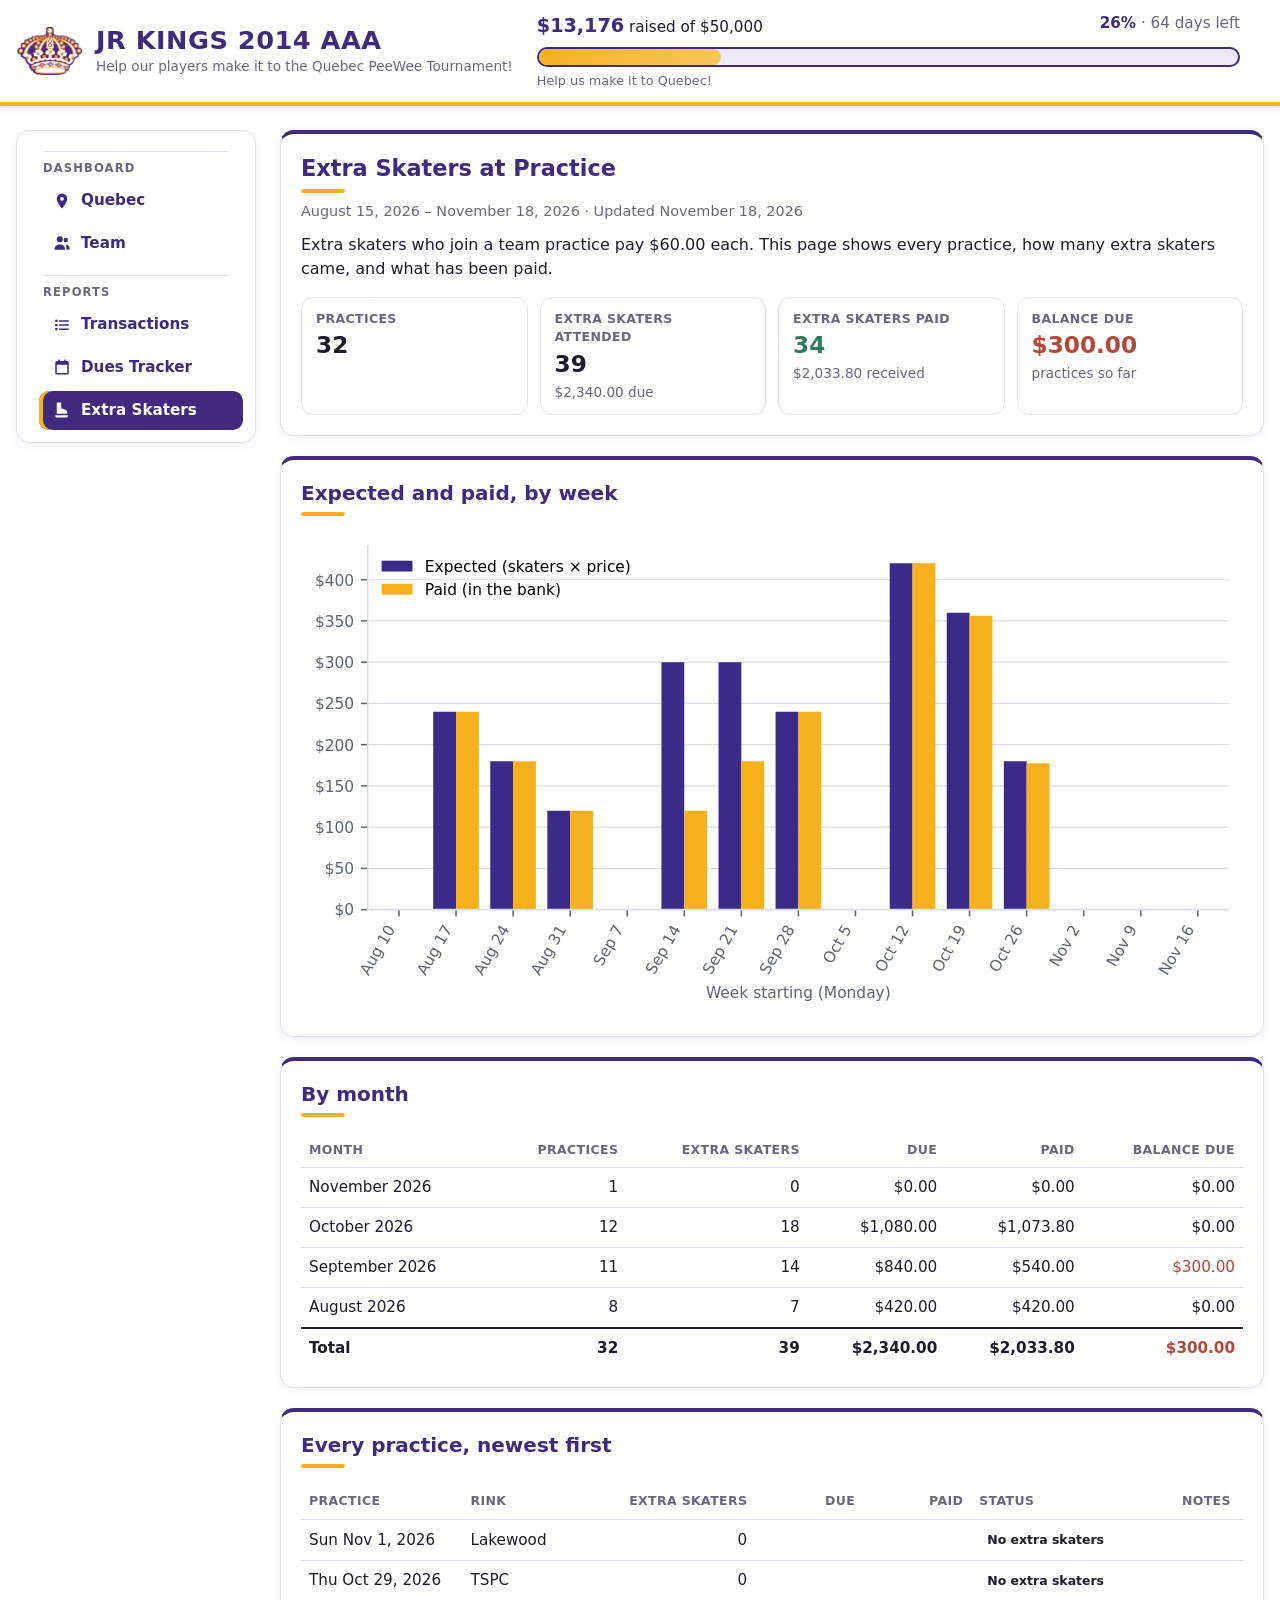
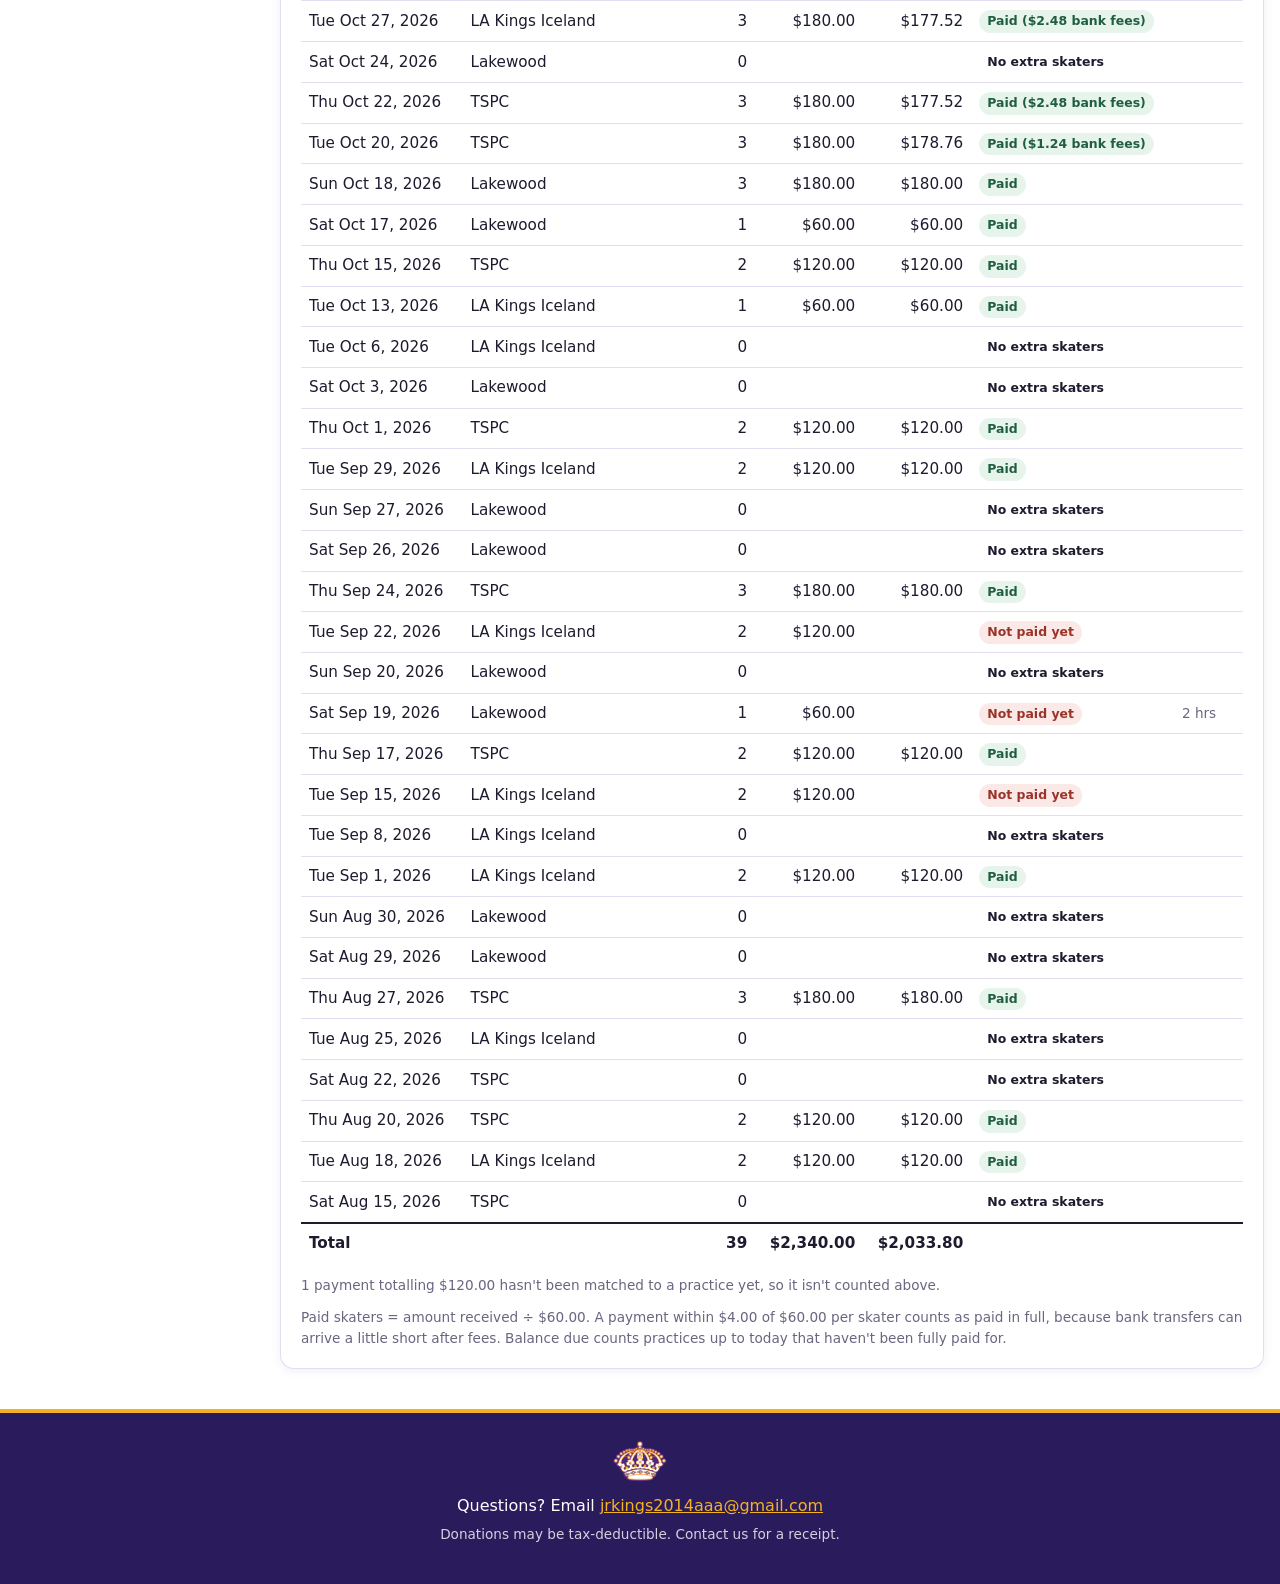
==== extraskaters/index.html @ 5075f0e2 "Updated financial report November 18, 2026" ====
<!doctype html>
<html lang="en">
<head>
  <meta charset="utf-8">
  <meta name="viewport" content="width=device-width, initial-scale=1">
  <!-- Exported from the Jr Kings 2014 AAA finances app on Nov 18, 2026 12:29 PM.
       Don't edit this file: use "Export HTML" in the finances app again to update it. -->
  
  <base href="../">
  
  <meta name="robots" content="noindex, nofollow">
  <title>Extra Skaters</title>
  <link rel="icon" href="Images/logo.png">
  <link rel="stylesheet" href="theme.css?v=6">
  <link rel="stylesheet" href="styles.css?v=30">
  <style>
    /* Report pages: colors come from the website's theme.css. */
    .rpt { --rpt-pos: #2f7d5b; --rpt-neg: #b5473a; display: flex; flex-direction: column; gap: 20px; }
    .rpt .card h1 { margin-bottom: 8px; }
    .rpt-title-row { display: flex; flex-wrap: wrap; align-items: center; justify-content: space-between; gap: 8px 16px; }
    .rpt-title-row h1 { margin: 0; }
    .rpt-meta { margin: 0; color: var(--muted); font-size: 0.9rem; }
    .rpt-intro { margin: 10px 0 0; }
    .rpt-stats { display: grid; gap: 12px; grid-template-columns: repeat(auto-fit, minmax(150px, 1fr)); margin-top: 16px; }
    .rpt-stat { border: 1px solid var(--border); border-radius: 12px; padding: 12px 14px; background: var(--surface); }
    .rpt-stat .label { color: var(--muted); font-size: 0.78rem; font-weight: 700; text-transform: uppercase; letter-spacing: 0.03em; }
    .rpt-stat .value { font-size: 1.45rem; font-weight: 800; color: var(--text); font-variant-numeric: tabular-nums; }
    .rpt-stat .sub { color: var(--muted); font-size: 0.85rem; }
    .rpt .pos { color: var(--rpt-pos); }
    .rpt .neg { color: var(--rpt-neg); }
    .rpt-grid { display: grid; gap: 20px; grid-template-columns: repeat(auto-fit, minmax(300px, 1fr)); }
    .rpt-scroll { overflow-x: auto; }
    .rpt table { width: 100%; border-collapse: collapse; font-size: 0.95rem; }
    .rpt th, .rpt td { text-align: left; padding: 8px; border-bottom: 1px solid var(--border); vertical-align: middle; }
    .rpt th { color: var(--muted); font-size: 0.78rem; font-weight: 700; text-transform: uppercase; letter-spacing: 0.03em; }
    .rpt .num { text-align: right; font-variant-numeric: tabular-nums; white-space: nowrap; }
    .rpt .nowrap { white-space: nowrap; }
    .rpt tr.total td { font-weight: 800; border-top: 2px solid var(--text); border-bottom: 0; }
    .rpt .small { font-size: 0.85rem; }
    .rpt-muted { color: var(--muted); }
    .rpt-status { display: inline-block; margin-left: 4px; padding: 0 8px; border: 1px solid var(--border); border-radius: 999px;
      font-size: 0.72rem; font-weight: 700; color: var(--muted); white-space: nowrap; vertical-align: 1px; }
    .rpt-status-fully_paid { color: var(--rpt-pos); border-color: currentColor; }
    .rpt-status-quoted { color: var(--primary); border-color: currentColor; }
    .rpt-status-optional { border-style: dashed; }
    .rpt-priority { display: inline-block; padding: 0 8px; border: 1px solid var(--primary); border-radius: 999px;
      font-size: 0.72rem; font-weight: 700; white-space: nowrap; }
    .rpt-priority-mandatory { background: var(--primary); color: var(--on-primary); }
    .rpt-priority-nice_to_have { background: var(--primary-tint); color: var(--primary); }
    .rpt tr.rpt-subtotal td { font-weight: 700; color: var(--muted); border-bottom: 0; }
    .rpt tr.rpt-subtotal:first-child td { border-top: 2px solid var(--border); }
    .rpt-bar-cell { width: 38%; }
    .rpt-bar-track { display: flex; height: 10px; background: var(--primary-tint); border-radius: 5px; overflow: hidden; min-width: 60px; }
    .rpt-bar { height: 100%; }
    .rpt-bar.income { background: var(--rpt-pos); }
    .rpt-bar.expense, .rpt-bar.over { background: var(--rpt-neg); }
    .rpt-bar.spent { background: var(--primary); }
    .rpt-bar.planned { opacity: 0.35; background-image: repeating-linear-gradient(45deg, transparent 0 3px, rgba(255, 255, 255, 0.7) 3px 5px); }
    .rpt-goal-head { display: flex; justify-content: space-between; align-items: baseline; flex-wrap: wrap; gap: 4px 16px; margin-bottom: 10px; }
    .rpt-goal-raised { font-size: 1.05rem; font-variant-numeric: tabular-nums; }
    .rpt-goal-raised strong { font-size: 1.7rem; font-weight: 800; color: var(--primary); margin-right: 2px; }
    .rpt-goal-pct { font-size: 1.05rem; color: var(--muted); }
    .rpt-goal-pct strong { color: var(--primary); }
    .rpt-goal-bar { height: 22px; border: 2px solid var(--primary); border-radius: 999px; background: var(--primary-tint); overflow: hidden; }
    .rpt-goal-fill { height: 100%; min-width: 18px; border-radius: 999px; background: var(--accent); }
    .rpt-chart { display: block; width: 100%; height: auto; }
    .rpt-chip { display: inline-block; font-size: 0.78rem; font-weight: 700; padding: 2px 8px; border-radius: 999px; white-space: nowrap; }
    .rpt-chip.pos { background: #e7f4ec; color: #1f5e42; }
    .rpt-chip.warn { background: #fff6e0; color: #7a4f00; }
    .rpt-chip.neg { background: #fbe9e7; color: #9a3328; }
    .rpt-note { margin: 12px 0 0; color: var(--muted); font-size: 0.85rem; }
    .rpt-legend { display: flex; flex-wrap: wrap; gap: 4px 14px; margin: 0 0 10px; color: var(--muted); font-size: 0.85rem; }
    .rpt-key { display: inline-block; width: 12px; height: 10px; border-radius: 2px; margin-right: 5px; vertical-align: -1px; }
    .rpt [hidden] { display: none !important; }
    /* Finances page: one collapsible row per category, opening to its transactions */
    .rpt-group-total { margin: -6px 0 12px; font-size: 1.05rem; }
    .rpt-grid-note { margin-top: -8px; }
    .rpt-cat { border: 1px solid var(--border); border-radius: 10px; margin-bottom: 8px; background: var(--surface); }
    .rpt-cat summary {
      display: flex; align-items: center; gap: 10px; padding: 10px 12px;
      cursor: pointer; list-style: none; font-weight: 700;
    }
    .rpt-cat summary::-webkit-details-marker { display: none; }
    .rpt-cat summary::before { content: "▸"; color: var(--primary); transition: transform 0.15s; }
    .rpt-cat[open] summary::before { transform: rotate(90deg); }
    .rpt-cat summary:focus-visible { outline: 3px solid var(--primary); outline-offset: 2px; border-radius: 10px; }
    .rpt-cat-name { flex: 1; min-width: 0; }
    .rpt-cat-bar { flex: 0 0 34%; }
    .rpt-cat-total { font-variant-numeric: tabular-nums; white-space: nowrap; text-align: right; }
    .rpt-cat-total .small { display: block; font-weight: 400; }
    .rpt-cat table { margin: 0 0 6px; }
    .rpt-cat th:first-child, .rpt-cat td:first-child { padding-left: 34px; }
    .rpt-cat-link { margin: 0; padding: 4px 12px 10px 34px; font-size: 0.85rem; }
    .rpt-cats-total { display: flex; justify-content: space-between; padding: 10px 12px 0 34px;
      border-top: 2px solid var(--text); margin-top: 4px; font-weight: 800; }
    .rpt-cat-count {
      min-width: 26px; padding: 1px 8px; border-radius: 999px; text-align: center;
      background: var(--primary-tint); color: var(--primary); font-size: 0.8rem;
    }
    /* Transactions page: category buttons over one list, newest first */
    .rpt-filters h2 { margin-bottom: 10px; }
    .rpt-filter-row { display: flex; flex-wrap: wrap; align-items: center; gap: 8px; margin-top: 8px; }
    .rpt-filter-kind { flex-basis: 100%; color: var(--muted); font-size: 0.78rem; font-weight: 700;
      text-transform: uppercase; letter-spacing: 0.03em; margin-top: 4px; }
    .rpt-filter {
      display: inline-flex; align-items: center; gap: 6px; padding: 6px 12px; min-height: 36px;
      border: 1px solid var(--border); border-radius: 999px; background: var(--surface); color: var(--text);
      font: inherit; font-size: 0.9rem; font-weight: 600; cursor: pointer;
    }
    .rpt-filter:hover { border-color: var(--primary); }
    .rpt-filter:focus-visible { outline: 3px solid var(--primary); outline-offset: 2px; }
    .rpt-filter-in { border-left: 4px solid var(--rpt-pos); }
    .rpt-filter-out { border-left: 4px solid var(--rpt-neg); }
    .rpt-filter[aria-pressed="true"] { background: var(--primary); border-color: var(--primary); color: var(--on-primary); }
    .rpt-filter[aria-pressed="true"] .rpt-cat-count { background: var(--on-primary); color: var(--primary); }
    .rpt-txns .rpt-chip { background: var(--primary-tint); color: var(--primary); }
    /* Finances pages: period buttons over the category lists */
    .rpt-period { display: flex; flex-wrap: wrap; align-items: center; gap: 8px; }
    .rpt-period[hidden] { display: none; }
    .rpt-period-label { color: var(--muted); font-size: 0.78rem; font-weight: 700; text-transform: uppercase; letter-spacing: 0.03em; }
    .rpt-period-note { flex-basis: 100%; margin: 0; }
    .rpt-period-note:empty { display: none; }
    @media (max-width: 600px) { .rpt .hide-sm { display: none; } }
  </style>
</head>
<body data-page="extraskaters" data-nav="reportNav" data-no-donate data-no-social>
  <!-- Header, sidebar, and footer are filled in by the website's app.js, like every other page. -->
  <header id="site-header" class="site-header"></header>

  <div class="layout">
    <div class="left-col">
      <nav id="sidebar" class="sidebar" aria-label="Site navigation"></nav>
    </div>

    <main class="content">
      <div id="error" class="error" hidden></div>
      <div class="rpt">

<section class="card" aria-labelledby="rpt-title">
  <h1 id="rpt-title">Extra Skaters at Practice</h1>
  <p class="rpt-meta">August 15, 2026 – November 18, 2026 · Updated November 18, 2026</p>
  <p class="rpt-intro">Extra skaters who join a team practice pay $60.00 each.
    This page shows every practice, how many extra skaters came, and what has been paid.</p>
  <div class="rpt-stats">
    <div class="rpt-stat"><div class="label">Practices</div><div class="value">32</div></div>
    <div class="rpt-stat"><div class="label">Extra skaters attended</div><div class="value">39</div>
      <div class="sub">$2,340.00 due</div></div>
    <div class="rpt-stat"><div class="label">Extra skaters paid</div><div class="value pos">34</div>
      <div class="sub">$2,033.80 received</div></div>
    <div class="rpt-stat"><div class="label">Balance due</div><div class="value neg">$300.00</div>
      <div class="sub">practices so far</div></div>
  </div>
</section>


<section class="card" aria-labelledby="rpt-week-title">
  <h2 id="rpt-week-title">Expected and paid, by week</h2>
  <svg class="rpt-chart" role="img" aria-label="Expected and paid amounts for extra skaters, by week" xmlns:xlink="http://www.w3.org/1999/xlink" viewBox="0 0 488.16 250.443033" xmlns="http://www.w3.org/2000/svg" version="1.1">
 <metadata>
  <rdf:RDF xmlns:dc="http://purl.org/dc/elements/1.1/" xmlns:cc="http://creativecommons.org/ns#" xmlns:rdf="http://www.w3.org/1999/02/22-rdf-syntax-ns#">
   <cc:Work>
    <dc:type rdf:resource="http://purl.org/dc/dcmitype/StillImage"/>
    <dc:format>image/svg+xml</dc:format>
    <dc:creator>
     <cc:Agent>
      <dc:title>Matplotlib v3.11.2, https://matplotlib.org/</dc:title>
     </cc:Agent>
    </dc:creator>
   </cc:Work>
  </rdf:RDF>
 </metadata>
 <defs>
  <style type="text/css">*{stroke-linejoin: round; stroke-linecap: butt}</style>
 </defs>
 <g id="figure_1">
  <g id="patch_1">
   <path d="M 0 250.443033 
L 488.16 250.443033 
L 488.16 -0 
L 0 -0 
z
" style="fill: #ffffff"/>
  </g>
  <g id="axes_1">
   <g id="patch_2">
    <path d="M 34.56 195.696 
L 480.96 195.696 
L 480.96 7.2 
L 34.56 7.2 
z
" style="fill: #ffffff"/>
   </g>
   <g id="matplotlib.axis_1">
    <g id="xtick_1">
     <g id="line2d_1">
      <defs>
       <path id="m6229f6c047" d="M 0 0 
L 0 3.5 
" style="stroke: #5b6470; stroke-width: 0.8"/>
      </defs>
      <g>
       <use xlink:href="#m6229f6c047" x="50.764769" y="195.696" style="fill: #5b6470; stroke: #5b6470; stroke-width: 0.8"/>
      </g>
     </g>
     <g id="text_1">
      <text style="font-size: 8px; font-family: 'DejaVu Sans', 'Bitstream Vera Sans', 'Computer Modern Sans Serif', 'Lucida Grande', 'Verdana', 'Geneva', 'Lucid', 'Arial', 'Helvetica', 'Avant Garde', sans-serif; fill: #5b6470" transform="translate(34.928502 230.28147) rotate(-60)">Aug 10</text>
     </g>
    </g>
    <g id="xtick_2">
     <g id="line2d_2">
      <g>
       <use xlink:href="#m6229f6c047" x="80.335517" y="195.696" style="fill: #5b6470; stroke: #5b6470; stroke-width: 0.8"/>
      </g>
     </g>
     <g id="text_2">
      <text style="font-size: 8px; font-family: 'DejaVu Sans', 'Bitstream Vera Sans', 'Computer Modern Sans Serif', 'Lucida Grande', 'Verdana', 'Geneva', 'Lucid', 'Arial', 'Helvetica', 'Avant Garde', sans-serif; fill: #5b6470" transform="translate(64.499249 230.28147) rotate(-60)">Aug 17</text>
     </g>
    </g>
    <g id="xtick_3">
     <g id="line2d_3">
      <g>
       <use xlink:href="#m6229f6c047" x="109.906264" y="195.696" style="fill: #5b6470; stroke: #5b6470; stroke-width: 0.8"/>
      </g>
     </g>
     <g id="text_3">
      <text style="font-size: 8px; font-family: 'DejaVu Sans', 'Bitstream Vera Sans', 'Computer Modern Sans Serif', 'Lucida Grande', 'Verdana', 'Geneva', 'Lucid', 'Arial', 'Helvetica', 'Avant Garde', sans-serif; fill: #5b6470" transform="translate(94.069996 230.28147) rotate(-60)">Aug 24</text>
     </g>
    </g>
    <g id="xtick_4">
     <g id="line2d_4">
      <g>
       <use xlink:href="#m6229f6c047" x="139.477011" y="195.696" style="fill: #5b6470; stroke: #5b6470; stroke-width: 0.8"/>
      </g>
     </g>
     <g id="text_4">
      <text style="font-size: 8px; font-family: 'DejaVu Sans', 'Bitstream Vera Sans', 'Computer Modern Sans Serif', 'Lucida Grande', 'Verdana', 'Geneva', 'Lucid', 'Arial', 'Helvetica', 'Avant Garde', sans-serif; fill: #5b6470" transform="translate(123.640744 230.28147) rotate(-60)">Aug 31</text>
     </g>
    </g>
    <g id="xtick_5">
     <g id="line2d_5">
      <g>
       <use xlink:href="#m6229f6c047" x="169.047758" y="195.696" style="fill: #5b6470; stroke: #5b6470; stroke-width: 0.8"/>
      </g>
     </g>
     <g id="text_5">
      <text style="font-size: 8px; font-family: 'DejaVu Sans', 'Bitstream Vera Sans', 'Computer Modern Sans Serif', 'Lucida Grande', 'Verdana', 'Geneva', 'Lucid', 'Arial', 'Helvetica', 'Avant Garde', sans-serif; fill: #5b6470" transform="translate(156.027116 225.404664) rotate(-60)">Sep 7</text>
     </g>
    </g>
    <g id="xtick_6">
     <g id="line2d_6">
      <g>
       <use xlink:href="#m6229f6c047" x="198.618506" y="195.696" style="fill: #5b6470; stroke: #5b6470; stroke-width: 0.8"/>
      </g>
     </g>
     <g id="text_6">
      <text style="font-size: 8px; font-family: 'DejaVu Sans', 'Bitstream Vera Sans', 'Computer Modern Sans Serif', 'Lucida Grande', 'Verdana', 'Geneva', 'Lucid', 'Arial', 'Helvetica', 'Avant Garde', sans-serif; fill: #5b6470" transform="translate(183.052863 229.812734) rotate(-60)">Sep 14</text>
     </g>
    </g>
    <g id="xtick_7">
     <g id="line2d_7">
      <g>
       <use xlink:href="#m6229f6c047" x="228.189253" y="195.696" style="fill: #5b6470; stroke: #5b6470; stroke-width: 0.8"/>
      </g>
     </g>
     <g id="text_7">
      <text style="font-size: 8px; font-family: 'DejaVu Sans', 'Bitstream Vera Sans', 'Computer Modern Sans Serif', 'Lucida Grande', 'Verdana', 'Geneva', 'Lucid', 'Arial', 'Helvetica', 'Avant Garde', sans-serif; fill: #5b6470" transform="translate(212.62361 229.812734) rotate(-60)">Sep 21</text>
     </g>
    </g>
    <g id="xtick_8">
     <g id="line2d_8">
      <g>
       <use xlink:href="#m6229f6c047" x="257.76" y="195.696" style="fill: #5b6470; stroke: #5b6470; stroke-width: 0.8"/>
      </g>
     </g>
     <g id="text_8">
      <text style="font-size: 8px; font-family: 'DejaVu Sans', 'Bitstream Vera Sans', 'Computer Modern Sans Serif', 'Lucida Grande', 'Verdana', 'Geneva', 'Lucid', 'Arial', 'Helvetica', 'Avant Garde', sans-serif; fill: #5b6470" transform="translate(242.194357 229.812734) rotate(-60)">Sep 28</text>
     </g>
    </g>
    <g id="xtick_9">
     <g id="line2d_9">
      <g>
       <use xlink:href="#m6229f6c047" x="287.330747" y="195.696" style="fill: #5b6470; stroke: #5b6470; stroke-width: 0.8"/>
      </g>
     </g>
     <g id="text_9">
      <text style="font-size: 8px; font-family: 'DejaVu Sans', 'Bitstream Vera Sans', 'Computer Modern Sans Serif', 'Lucida Grande', 'Verdana', 'Geneva', 'Lucid', 'Arial', 'Helvetica', 'Avant Garde', sans-serif; fill: #5b6470" transform="translate(274.933855 224.324298) rotate(-60)">Oct 5</text>
     </g>
    </g>
    <g id="xtick_10">
     <g id="line2d_10">
      <g>
       <use xlink:href="#m6229f6c047" x="316.901494" y="195.696" style="fill: #5b6470; stroke: #5b6470; stroke-width: 0.8"/>
      </g>
     </g>
     <g id="text_10">
      <text style="font-size: 8px; font-family: 'DejaVu Sans', 'Bitstream Vera Sans', 'Computer Modern Sans Serif', 'Lucida Grande', 'Verdana', 'Geneva', 'Lucid', 'Arial', 'Helvetica', 'Avant Garde', sans-serif; fill: #5b6470" transform="translate(301.959602 228.732367) rotate(-60)">Oct 12</text>
     </g>
    </g>
    <g id="xtick_11">
     <g id="line2d_11">
      <g>
       <use xlink:href="#m6229f6c047" x="346.472242" y="195.696" style="fill: #5b6470; stroke: #5b6470; stroke-width: 0.8"/>
      </g>
     </g>
     <g id="text_11">
      <text style="font-size: 8px; font-family: 'DejaVu Sans', 'Bitstream Vera Sans', 'Computer Modern Sans Serif', 'Lucida Grande', 'Verdana', 'Geneva', 'Lucid', 'Arial', 'Helvetica', 'Avant Garde', sans-serif; fill: #5b6470" transform="translate(331.530349 228.732367) rotate(-60)">Oct 19</text>
     </g>
    </g>
    <g id="xtick_12">
     <g id="line2d_12">
      <g>
       <use xlink:href="#m6229f6c047" x="376.042989" y="195.696" style="fill: #5b6470; stroke: #5b6470; stroke-width: 0.8"/>
      </g>
     </g>
     <g id="text_12">
      <text style="font-size: 8px; font-family: 'DejaVu Sans', 'Bitstream Vera Sans', 'Computer Modern Sans Serif', 'Lucida Grande', 'Verdana', 'Geneva', 'Lucid', 'Arial', 'Helvetica', 'Avant Garde', sans-serif; fill: #5b6470" transform="translate(361.101096 228.732367) rotate(-60)">Oct 26</text>
     </g>
    </g>
    <g id="xtick_13">
     <g id="line2d_13">
      <g>
       <use xlink:href="#m6229f6c047" x="405.613736" y="195.696" style="fill: #5b6470; stroke: #5b6470; stroke-width: 0.8"/>
      </g>
     </g>
     <g id="text_13">
      <text style="font-size: 8px; font-family: 'DejaVu Sans', 'Bitstream Vera Sans', 'Computer Modern Sans Serif', 'Lucida Grande', 'Verdana', 'Geneva', 'Lucid', 'Arial', 'Helvetica', 'Avant Garde', sans-serif; fill: #5b6470" transform="translate(392.325594 225.867988) rotate(-60)">Nov 2</text>
     </g>
    </g>
    <g id="xtick_14">
     <g id="line2d_14">
      <g>
       <use xlink:href="#m6229f6c047" x="435.184483" y="195.696" style="fill: #5b6470; stroke: #5b6470; stroke-width: 0.8"/>
      </g>
     </g>
     <g id="text_14">
      <text style="font-size: 8px; font-family: 'DejaVu Sans', 'Bitstream Vera Sans', 'Computer Modern Sans Serif', 'Lucida Grande', 'Verdana', 'Geneva', 'Lucid', 'Arial', 'Helvetica', 'Avant Garde', sans-serif; fill: #5b6470" transform="translate(421.896341 225.867988) rotate(-60)">Nov 9</text>
     </g>
    </g>
    <g id="xtick_15">
     <g id="line2d_15">
      <g>
       <use xlink:href="#m6229f6c047" x="464.755231" y="195.696" style="fill: #5b6470; stroke: #5b6470; stroke-width: 0.8"/>
      </g>
     </g>
     <g id="text_15">
      <text style="font-size: 8px; font-family: 'DejaVu Sans', 'Bitstream Vera Sans', 'Computer Modern Sans Serif', 'Lucida Grande', 'Verdana', 'Geneva', 'Lucid', 'Arial', 'Helvetica', 'Avant Garde', sans-serif; fill: #5b6470" transform="translate(448.922088 230.276057) rotate(-60)">Nov 16</text>
     </g>
    </g>
    <g id="text_16">
     <text style="font-size: 8px; font-family: 'DejaVu Sans', 'Bitstream Vera Sans', 'Computer Modern Sans Serif', 'Lucida Grande', 'Verdana', 'Geneva', 'Lucid', 'Arial', 'Helvetica', 'Avant Garde', sans-serif; text-anchor: middle; fill: #5b6470" x="257.76" y="241.321158" transform="rotate(-0 257.76 241.321158)">Week starting (Monday)</text>
    </g>
   </g>
   <g id="matplotlib.axis_2">
    <g id="ytick_1">
     <g id="line2d_16">
      <path d="M 34.56 195.696 
L 480.96 195.696 
" clip-path="url(#p462490ef3c)" style="fill: none; stroke: #d9dde3; stroke-width: 0.6; stroke-linecap: square"/>
     </g>
     <g id="line2d_17">
      <defs>
       <path id="m6db8286268" d="M 0 0 
L -3.5 0 
" style="stroke: #5b6470; stroke-width: 0.8"/>
      </defs>
      <g>
       <use xlink:href="#m6db8286268" x="34.56" y="195.696" style="fill: #5b6470; stroke: #5b6470; stroke-width: 0.8"/>
      </g>
     </g>
     <g id="text_17">
      <text style="font-size: 8px; font-family: 'DejaVu Sans', 'Bitstream Vera Sans', 'Computer Modern Sans Serif', 'Lucida Grande', 'Verdana', 'Geneva', 'Lucid', 'Arial', 'Helvetica', 'Avant Garde', sans-serif; text-anchor: end; fill: #5b6470" x="27.56" y="198.735375" transform="rotate(-0 27.56 198.735375)">$0</text>
     </g>
    </g>
    <g id="ytick_2">
     <g id="line2d_18">
      <path d="M 34.56 174.324571 
L 480.96 174.324571 
" clip-path="url(#p462490ef3c)" style="fill: none; stroke: #d9dde3; stroke-width: 0.6; stroke-linecap: square"/>
     </g>
     <g id="line2d_19">
      <g>
       <use xlink:href="#m6db8286268" x="34.56" y="174.324571" style="fill: #5b6470; stroke: #5b6470; stroke-width: 0.8"/>
      </g>
     </g>
     <g id="text_18">
      <text style="font-size: 8px; font-family: 'DejaVu Sans', 'Bitstream Vera Sans', 'Computer Modern Sans Serif', 'Lucida Grande', 'Verdana', 'Geneva', 'Lucid', 'Arial', 'Helvetica', 'Avant Garde', sans-serif; text-anchor: end; fill: #5b6470" x="27.56" y="177.363946" transform="rotate(-0 27.56 177.363946)">$50</text>
     </g>
    </g>
    <g id="ytick_3">
     <g id="line2d_20">
      <path d="M 34.56 152.953143 
L 480.96 152.953143 
" clip-path="url(#p462490ef3c)" style="fill: none; stroke: #d9dde3; stroke-width: 0.6; stroke-linecap: square"/>
     </g>
     <g id="line2d_21">
      <g>
       <use xlink:href="#m6db8286268" x="34.56" y="152.953143" style="fill: #5b6470; stroke: #5b6470; stroke-width: 0.8"/>
      </g>
     </g>
     <g id="text_19">
      <text style="font-size: 8px; font-family: 'DejaVu Sans', 'Bitstream Vera Sans', 'Computer Modern Sans Serif', 'Lucida Grande', 'Verdana', 'Geneva', 'Lucid', 'Arial', 'Helvetica', 'Avant Garde', sans-serif; text-anchor: end; fill: #5b6470" x="27.56" y="155.992518" transform="rotate(-0 27.56 155.992518)">$100</text>
     </g>
    </g>
    <g id="ytick_4">
     <g id="line2d_22">
      <path d="M 34.56 131.581714 
L 480.96 131.581714 
" clip-path="url(#p462490ef3c)" style="fill: none; stroke: #d9dde3; stroke-width: 0.6; stroke-linecap: square"/>
     </g>
     <g id="line2d_23">
      <g>
       <use xlink:href="#m6db8286268" x="34.56" y="131.581714" style="fill: #5b6470; stroke: #5b6470; stroke-width: 0.8"/>
      </g>
     </g>
     <g id="text_20">
      <text style="font-size: 8px; font-family: 'DejaVu Sans', 'Bitstream Vera Sans', 'Computer Modern Sans Serif', 'Lucida Grande', 'Verdana', 'Geneva', 'Lucid', 'Arial', 'Helvetica', 'Avant Garde', sans-serif; text-anchor: end; fill: #5b6470" x="27.56" y="134.621089" transform="rotate(-0 27.56 134.621089)">$150</text>
     </g>
    </g>
    <g id="ytick_5">
     <g id="line2d_24">
      <path d="M 34.56 110.210286 
L 480.96 110.210286 
" clip-path="url(#p462490ef3c)" style="fill: none; stroke: #d9dde3; stroke-width: 0.6; stroke-linecap: square"/>
     </g>
     <g id="line2d_25">
      <g>
       <use xlink:href="#m6db8286268" x="34.56" y="110.210286" style="fill: #5b6470; stroke: #5b6470; stroke-width: 0.8"/>
      </g>
     </g>
     <g id="text_21">
      <text style="font-size: 8px; font-family: 'DejaVu Sans', 'Bitstream Vera Sans', 'Computer Modern Sans Serif', 'Lucida Grande', 'Verdana', 'Geneva', 'Lucid', 'Arial', 'Helvetica', 'Avant Garde', sans-serif; text-anchor: end; fill: #5b6470" x="27.56" y="113.249661" transform="rotate(-0 27.56 113.249661)">$200</text>
     </g>
    </g>
    <g id="ytick_6">
     <g id="line2d_26">
      <path d="M 34.56 88.838857 
L 480.96 88.838857 
" clip-path="url(#p462490ef3c)" style="fill: none; stroke: #d9dde3; stroke-width: 0.6; stroke-linecap: square"/>
     </g>
     <g id="line2d_27">
      <g>
       <use xlink:href="#m6db8286268" x="34.56" y="88.838857" style="fill: #5b6470; stroke: #5b6470; stroke-width: 0.8"/>
      </g>
     </g>
     <g id="text_22">
      <text style="font-size: 8px; font-family: 'DejaVu Sans', 'Bitstream Vera Sans', 'Computer Modern Sans Serif', 'Lucida Grande', 'Verdana', 'Geneva', 'Lucid', 'Arial', 'Helvetica', 'Avant Garde', sans-serif; text-anchor: end; fill: #5b6470" x="27.56" y="91.878232" transform="rotate(-0 27.56 91.878232)">$250</text>
     </g>
    </g>
    <g id="ytick_7">
     <g id="line2d_28">
      <path d="M 34.56 67.467429 
L 480.96 67.467429 
" clip-path="url(#p462490ef3c)" style="fill: none; stroke: #d9dde3; stroke-width: 0.6; stroke-linecap: square"/>
     </g>
     <g id="line2d_29">
      <g>
       <use xlink:href="#m6db8286268" x="34.56" y="67.467429" style="fill: #5b6470; stroke: #5b6470; stroke-width: 0.8"/>
      </g>
     </g>
     <g id="text_23">
      <text style="font-size: 8px; font-family: 'DejaVu Sans', 'Bitstream Vera Sans', 'Computer Modern Sans Serif', 'Lucida Grande', 'Verdana', 'Geneva', 'Lucid', 'Arial', 'Helvetica', 'Avant Garde', sans-serif; text-anchor: end; fill: #5b6470" x="27.56" y="70.506804" transform="rotate(-0 27.56 70.506804)">$300</text>
     </g>
    </g>
    <g id="ytick_8">
     <g id="line2d_30">
      <path d="M 34.56 46.096 
L 480.96 46.096 
" clip-path="url(#p462490ef3c)" style="fill: none; stroke: #d9dde3; stroke-width: 0.6; stroke-linecap: square"/>
     </g>
     <g id="line2d_31">
      <g>
       <use xlink:href="#m6db8286268" x="34.56" y="46.096" style="fill: #5b6470; stroke: #5b6470; stroke-width: 0.8"/>
      </g>
     </g>
     <g id="text_24">
      <text style="font-size: 8px; font-family: 'DejaVu Sans', 'Bitstream Vera Sans', 'Computer Modern Sans Serif', 'Lucida Grande', 'Verdana', 'Geneva', 'Lucid', 'Arial', 'Helvetica', 'Avant Garde', sans-serif; text-anchor: end; fill: #5b6470" x="27.56" y="49.135375" transform="rotate(-0 27.56 49.135375)">$350</text>
     </g>
    </g>
    <g id="ytick_9">
     <g id="line2d_32">
      <path d="M 34.56 24.724571 
L 480.96 24.724571 
" clip-path="url(#p462490ef3c)" style="fill: none; stroke: #d9dde3; stroke-width: 0.6; stroke-linecap: square"/>
     </g>
     <g id="line2d_33">
      <g>
       <use xlink:href="#m6db8286268" x="34.56" y="24.724571" style="fill: #5b6470; stroke: #5b6470; stroke-width: 0.8"/>
      </g>
     </g>
     <g id="text_25">
      <text style="font-size: 8px; font-family: 'DejaVu Sans', 'Bitstream Vera Sans', 'Computer Modern Sans Serif', 'Lucida Grande', 'Verdana', 'Geneva', 'Lucid', 'Arial', 'Helvetica', 'Avant Garde', sans-serif; text-anchor: end; fill: #5b6470" x="27.56" y="27.763946" transform="rotate(-0 27.56 27.763946)">$400</text>
     </g>
    </g>
   </g>
   <g id="patch_3">
    <path d="M 38.936471 195.696 
L 50.764769 195.696 
L 50.764769 195.696 
L 38.936471 195.696 
z
" clip-path="url(#p462490ef3c)" style="fill: #3b2a87"/>
   </g>
   <g id="patch_4">
    <path d="M 68.507218 195.696 
L 80.335517 195.696 
L 80.335517 93.113143 
L 68.507218 93.113143 
z
" clip-path="url(#p462490ef3c)" style="fill: #3b2a87"/>
   </g>
   <g id="patch_5">
    <path d="M 98.077965 195.696 
L 109.906264 195.696 
L 109.906264 118.758857 
L 98.077965 118.758857 
z
" clip-path="url(#p462490ef3c)" style="fill: #3b2a87"/>
   </g>
   <g id="patch_6">
    <path d="M 127.648712 195.696 
L 139.477011 195.696 
L 139.477011 144.404571 
L 127.648712 144.404571 
z
" clip-path="url(#p462490ef3c)" style="fill: #3b2a87"/>
   </g>
   <g id="patch_7">
    <path d="M 157.219459 195.696 
L 169.047758 195.696 
L 169.047758 195.696 
L 157.219459 195.696 
z
" clip-path="url(#p462490ef3c)" style="fill: #3b2a87"/>
   </g>
   <g id="patch_8">
    <path d="M 186.790207 195.696 
L 198.618506 195.696 
L 198.618506 67.467429 
L 186.790207 67.467429 
z
" clip-path="url(#p462490ef3c)" style="fill: #3b2a87"/>
   </g>
   <g id="patch_9">
    <path d="M 216.360954 195.696 
L 228.189253 195.696 
L 228.189253 67.467429 
L 216.360954 67.467429 
z
" clip-path="url(#p462490ef3c)" style="fill: #3b2a87"/>
   </g>
   <g id="patch_10">
    <path d="M 245.931701 195.696 
L 257.76 195.696 
L 257.76 93.113143 
L 245.931701 93.113143 
z
" clip-path="url(#p462490ef3c)" style="fill: #3b2a87"/>
   </g>
   <g id="patch_11">
    <path d="M 275.502448 195.696 
L 287.330747 195.696 
L 287.330747 195.696 
L 275.502448 195.696 
z
" clip-path="url(#p462490ef3c)" style="fill: #3b2a87"/>
   </g>
   <g id="patch_12">
    <path d="M 305.073196 195.696 
L 316.901494 195.696 
L 316.901494 16.176 
L 305.073196 16.176 
z
" clip-path="url(#p462490ef3c)" style="fill: #3b2a87"/>
   </g>
   <g id="patch_13">
    <path d="M 334.643943 195.696 
L 346.472242 195.696 
L 346.472242 41.821714 
L 334.643943 41.821714 
z
" clip-path="url(#p462490ef3c)" style="fill: #3b2a87"/>
   </g>
   <g id="patch_14">
    <path d="M 364.21469 195.696 
L 376.042989 195.696 
L 376.042989 118.758857 
L 364.21469 118.758857 
z
" clip-path="url(#p462490ef3c)" style="fill: #3b2a87"/>
   </g>
   <g id="patch_15">
    <path d="M 393.785437 195.696 
L 405.613736 195.696 
L 405.613736 195.696 
L 393.785437 195.696 
z
" clip-path="url(#p462490ef3c)" style="fill: #3b2a87"/>
   </g>
   <g id="patch_16">
    <path d="M 423.356184 195.696 
L 435.184483 195.696 
L 435.184483 195.696 
L 423.356184 195.696 
z
" clip-path="url(#p462490ef3c)" style="fill: #3b2a87"/>
   </g>
   <g id="patch_17">
    <path d="M 452.926932 195.696 
L 464.755231 195.696 
L 464.755231 195.696 
L 452.926932 195.696 
z
" clip-path="url(#p462490ef3c)" style="fill: #3b2a87"/>
   </g>
   <g id="patch_18">
    <path d="M 50.764769 195.696 
L 62.593068 195.696 
L 62.593068 195.696 
L 50.764769 195.696 
z
" clip-path="url(#p462490ef3c)" style="fill: #f6b11c"/>
   </g>
   <g id="patch_19">
    <path d="M 80.335517 195.696 
L 92.163816 195.696 
L 92.163816 93.113143 
L 80.335517 93.113143 
z
" clip-path="url(#p462490ef3c)" style="fill: #f6b11c"/>
   </g>
   <g id="patch_20">
    <path d="M 109.906264 195.696 
L 121.734563 195.696 
L 121.734563 118.758857 
L 109.906264 118.758857 
z
" clip-path="url(#p462490ef3c)" style="fill: #f6b11c"/>
   </g>
   <g id="patch_21">
    <path d="M 139.477011 195.696 
L 151.30531 195.696 
L 151.30531 144.404571 
L 139.477011 144.404571 
z
" clip-path="url(#p462490ef3c)" style="fill: #f6b11c"/>
   </g>
   <g id="patch_22">
    <path d="M 169.047758 195.696 
L 180.876057 195.696 
L 180.876057 195.696 
L 169.047758 195.696 
z
" clip-path="url(#p462490ef3c)" style="fill: #f6b11c"/>
   </g>
   <g id="patch_23">
    <path d="M 198.618506 195.696 
L 210.446804 195.696 
L 210.446804 144.404571 
L 198.618506 144.404571 
z
" clip-path="url(#p462490ef3c)" style="fill: #f6b11c"/>
   </g>
   <g id="patch_24">
    <path d="M 228.189253 195.696 
L 240.017552 195.696 
L 240.017552 118.758857 
L 228.189253 118.758857 
z
" clip-path="url(#p462490ef3c)" style="fill: #f6b11c"/>
   </g>
   <g id="patch_25">
    <path d="M 257.76 195.696 
L 269.588299 195.696 
L 269.588299 93.113143 
L 257.76 93.113143 
z
" clip-path="url(#p462490ef3c)" style="fill: #f6b11c"/>
   </g>
   <g id="patch_26">
    <path d="M 287.330747 195.696 
L 299.159046 195.696 
L 299.159046 195.696 
L 287.330747 195.696 
z
" clip-path="url(#p462490ef3c)" style="fill: #f6b11c"/>
   </g>
   <g id="patch_27">
    <path d="M 316.901494 195.696 
L 328.729793 195.696 
L 328.729793 16.176 
L 316.901494 16.176 
z
" clip-path="url(#p462490ef3c)" style="fill: #f6b11c"/>
   </g>
   <g id="patch_28">
    <path d="M 346.472242 195.696 
L 358.300541 195.696 
L 358.300541 43.411749 
L 346.472242 43.411749 
z
" clip-path="url(#p462490ef3c)" style="fill: #f6b11c"/>
   </g>
   <g id="patch_29">
    <path d="M 376.042989 195.696 
L 387.871288 195.696 
L 387.871288 119.81888 
L 376.042989 119.81888 
z
" clip-path="url(#p462490ef3c)" style="fill: #f6b11c"/>
   </g>
   <g id="patch_30">
    <path d="M 405.613736 195.696 
L 417.442035 195.696 
L 417.442035 195.696 
L 405.613736 195.696 
z
" clip-path="url(#p462490ef3c)" style="fill: #f6b11c"/>
   </g>
   <g id="patch_31">
    <path d="M 435.184483 195.696 
L 447.012782 195.696 
L 447.012782 195.696 
L 435.184483 195.696 
z
" clip-path="url(#p462490ef3c)" style="fill: #f6b11c"/>
   </g>
   <g id="patch_32">
    <path d="M 464.755231 195.696 
L 476.583529 195.696 
L 476.583529 195.696 
L 464.755231 195.696 
z
" clip-path="url(#p462490ef3c)" style="fill: #f6b11c"/>
   </g>
   <g id="patch_33">
    <path d="M 34.56 195.696 
L 34.56 7.2 
" style="fill: none; stroke: #d9dde3; stroke-width: 0.8; stroke-linejoin: miter; stroke-linecap: square"/>
   </g>
   <g id="patch_34">
    <path d="M 34.56 195.696 
L 480.96 195.696 
" style="fill: none; stroke: #d9dde3; stroke-width: 0.8; stroke-linejoin: miter; stroke-linecap: square"/>
   </g>
   <g id="legend_1">
    <g id="patch_35">
     <path d="M 41.76 20.47875 
L 57.76 20.47875 
L 57.76 14.87875 
L 41.76 14.87875 
z
" style="fill: #3b2a87"/>
    </g>
    <g id="text_26">
     <text style="font-size: 8px; font-family: 'DejaVu Sans', 'Bitstream Vera Sans', 'Computer Modern Sans Serif', 'Lucida Grande', 'Verdana', 'Geneva', 'Lucid', 'Arial', 'Helvetica', 'Avant Garde', sans-serif; text-anchor: start" x="64.16" y="20.47875" transform="rotate(-0 64.16 20.47875)">Expected (skaters × price)</text>
    </g>
    <g id="patch_36">
     <path d="M 41.76 32.479375 
L 57.76 32.479375 
L 57.76 26.879375 
L 41.76 26.879375 
z
" style="fill: #f6b11c"/>
    </g>
    <g id="text_27">
     <text style="font-size: 8px; font-family: 'DejaVu Sans', 'Bitstream Vera Sans', 'Computer Modern Sans Serif', 'Lucida Grande', 'Verdana', 'Geneva', 'Lucid', 'Arial', 'Helvetica', 'Avant Garde', sans-serif; text-anchor: start" x="64.16" y="32.479375" transform="rotate(-0 64.16 32.479375)">Paid (in the bank)</text>
    </g>
   </g>
  </g>
 </g>
 <defs>
  <clipPath id="p462490ef3c">
   <rect x="34.56" y="7.2" width="446.4" height="188.496"/>
  </clipPath>
 </defs>
</svg>

</section>



<section class="card" aria-labelledby="rpt-month-title">
  <h2 id="rpt-month-title">By month</h2>
  <div class="rpt-scroll">
  <table>
    <thead><tr><th>Month</th><th class="num">Practices</th><th class="num">Extra skaters</th><th class="num">Due</th>
      <th class="num">Paid</th><th class="num">Balance due</th></tr></thead>
    <tbody>
    
      <tr><td class="nowrap">November 2026</td><td class="num">1</td><td class="num">0</td>
        <td class="num">$0.00</td><td class="num">$0.00</td>
        <td class="num ">$0.00</td></tr>
    
      <tr><td class="nowrap">October 2026</td><td class="num">12</td><td class="num">18</td>
        <td class="num">$1,080.00</td><td class="num">$1,073.80</td>
        <td class="num ">$0.00</td></tr>
    
      <tr><td class="nowrap">September 2026</td><td class="num">11</td><td class="num">14</td>
        <td class="num">$840.00</td><td class="num">$540.00</td>
        <td class="num neg">$300.00</td></tr>
    
      <tr><td class="nowrap">August 2026</td><td class="num">8</td><td class="num">7</td>
        <td class="num">$420.00</td><td class="num">$420.00</td>
        <td class="num ">$0.00</td></tr>
    
    </tbody>
    <tfoot><tr class="total"><td>Total</td><td class="num">32</td><td class="num">39</td>
      <td class="num">$2,340.00</td><td class="num">$2,033.80</td>
      <td class="num neg">$300.00</td></tr></tfoot>
  </table>
  </div>
</section>


<section class="card" aria-labelledby="rpt-list-title">
  <h2 id="rpt-list-title">Every practice, newest first</h2>
  
  <div class="rpt-scroll">
  <table>
    <thead><tr><th>Practice</th><th>Rink</th><th class="num">Extra skaters</th><th class="num">Due</th><th class="num">Paid</th>
      <th>Status</th><th class="hide-sm">Notes</th></tr></thead>
    <tbody>
    
      <tr><td class="nowrap">Sun Nov 1, 2026</td>
        <td>Lakewood</td>
        <td class="num">0</td>
        <td class="num"></td>
        <td class="num"></td>
        <td><span class="rpt-chip ">No extra skaters</span></td>
        <td class="hide-sm rpt-muted small"></td></tr>
    
      <tr><td class="nowrap">Thu Oct 29, 2026</td>
        <td>TSPC</td>
        <td class="num">0</td>
        <td class="num"></td>
        <td class="num"></td>
        <td><span class="rpt-chip ">No extra skaters</span></td>
        <td class="hide-sm rpt-muted small"></td></tr>
    
      <tr><td class="nowrap">Tue Oct 27, 2026</td>
        <td>LA Kings Iceland</td>
        <td class="num">3</td>
        <td class="num">$180.00</td>
        <td class="num">$177.52</td>
        <td><span class="rpt-chip pos">Paid ($2.48 bank fees)</span></td>
        <td class="hide-sm rpt-muted small"></td></tr>
    
      <tr><td class="nowrap">Sat Oct 24, 2026</td>
        <td>Lakewood</td>
        <td class="num">0</td>
        <td class="num"></td>
        <td class="num"></td>
        <td><span class="rpt-chip ">No extra skaters</span></td>
        <td class="hide-sm rpt-muted small"></td></tr>
    
      <tr><td class="nowrap">Thu Oct 22, 2026</td>
        <td>TSPC</td>
        <td class="num">3</td>
        <td class="num">$180.00</td>
        <td class="num">$177.52</td>
        <td><span class="rpt-chip pos">Paid ($2.48 bank fees)</span></td>
        <td class="hide-sm rpt-muted small"></td></tr>
    
      <tr><td class="nowrap">Tue Oct 20, 2026</td>
        <td>TSPC</td>
        <td class="num">3</td>
        <td class="num">$180.00</td>
        <td class="num">$178.76</td>
        <td><span class="rpt-chip pos">Paid ($1.24 bank fees)</span></td>
        <td class="hide-sm rpt-muted small"></td></tr>
    
      <tr><td class="nowrap">Sun Oct 18, 2026</td>
        <td>Lakewood</td>
        <td class="num">3</td>
        <td class="num">$180.00</td>
        <td class="num">$180.00</td>
        <td><span class="rpt-chip pos">Paid</span></td>
        <td class="hide-sm rpt-muted small"></td></tr>
    
      <tr><td class="nowrap">Sat Oct 17, 2026</td>
        <td>Lakewood</td>
        <td class="num">1</td>
        <td class="num">$60.00</td>
        <td class="num">$60.00</td>
        <td><span class="rpt-chip pos">Paid</span></td>
        <td class="hide-sm rpt-muted small"></td></tr>
    
      <tr><td class="nowrap">Thu Oct 15, 2026</td>
        <td>TSPC</td>
        <td class="num">2</td>
        <td class="num">$120.00</td>
        <td class="num">$120.00</td>
        <td><span class="rpt-chip pos">Paid</span></td>
        <td class="hide-sm rpt-muted small"></td></tr>
    
      <tr><td class="nowrap">Tue Oct 13, 2026</td>
        <td>LA Kings Iceland</td>
        <td class="num">1</td>
        <td class="num">$60.00</td>
        <td class="num">$60.00</td>
        <td><span class="rpt-chip pos">Paid</span></td>
        <td class="hide-sm rpt-muted small"></td></tr>
    
      <tr><td class="nowrap">Tue Oct 6, 2026</td>
        <td>LA Kings Iceland</td>
        <td class="num">0</td>
        <td class="num"></td>
        <td class="num"></td>
        <td><span class="rpt-chip ">No extra skaters</span></td>
        <td class="hide-sm rpt-muted small"></td></tr>
    
      <tr><td class="nowrap">Sat Oct 3, 2026</td>
        <td>Lakewood</td>
        <td class="num">0</td>
        <td class="num"></td>
        <td class="num"></td>
        <td><span class="rpt-chip ">No extra skaters</span></td>
        <td class="hide-sm rpt-muted small"></td></tr>
    
      <tr><td class="nowrap">Thu Oct 1, 2026</td>
        <td>TSPC</td>
        <td class="num">2</td>
        <td class="num">$120.00</td>
        <td class="num">$120.00</td>
        <td><span class="rpt-chip pos">Paid</span></td>
        <td class="hide-sm rpt-muted small"></td></tr>
    
      <tr><td class="nowrap">Tue Sep 29, 2026</td>
        <td>LA Kings Iceland</td>
        <td class="num">2</td>
        <td class="num">$120.00</td>
        <td class="num">$120.00</td>
        <td><span class="rpt-chip pos">Paid</span></td>
        <td class="hide-sm rpt-muted small"></td></tr>
    
      <tr><td class="nowrap">Sun Sep 27, 2026</td>
        <td>Lakewood</td>
        <td class="num">0</td>
        <td class="num"></td>
        <td class="num"></td>
        <td><span class="rpt-chip ">No extra skaters</span></td>
        <td class="hide-sm rpt-muted small"></td></tr>
    
      <tr><td class="nowrap">Sat Sep 26, 2026</td>
        <td>Lakewood</td>
        <td class="num">0</td>
        <td class="num"></td>
        <td class="num"></td>
        <td><span class="rpt-chip ">No extra skaters</span></td>
        <td class="hide-sm rpt-muted small"></td></tr>
    
      <tr><td class="nowrap">Thu Sep 24, 2026</td>
        <td>TSPC</td>
        <td class="num">3</td>
        <td class="num">$180.00</td>
        <td class="num">$180.00</td>
        <td><span class="rpt-chip pos">Paid</span></td>
        <td class="hide-sm rpt-muted small"></td></tr>
    
      <tr><td class="nowrap">Tue Sep 22, 2026</td>
        <td>LA Kings Iceland</td>
        <td class="num">2</td>
        <td class="num">$120.00</td>
        <td class="num"></td>
        <td><span class="rpt-chip neg">Not paid yet</span></td>
        <td class="hide-sm rpt-muted small"></td></tr>
    
      <tr><td class="nowrap">Sun Sep 20, 2026</td>
        <td>Lakewood</td>
        <td class="num">0</td>
        <td class="num"></td>
        <td class="num"></td>
        <td><span class="rpt-chip ">No extra skaters</span></td>
        <td class="hide-sm rpt-muted small"></td></tr>
    
      <tr><td class="nowrap">Sat Sep 19, 2026</td>
        <td>Lakewood</td>
        <td class="num">1</td>
        <td class="num">$60.00</td>
        <td class="num"></td>
        <td><span class="rpt-chip neg">Not paid yet</span></td>
        <td class="hide-sm rpt-muted small">2 hrs</td></tr>
    
      <tr><td class="nowrap">Thu Sep 17, 2026</td>
        <td>TSPC</td>
        <td class="num">2</td>
        <td class="num">$120.00</td>
        <td class="num">$120.00</td>
        <td><span class="rpt-chip pos">Paid</span></td>
        <td class="hide-sm rpt-muted small"></td></tr>
    
      <tr><td class="nowrap">Tue Sep 15, 2026</td>
        <td>LA Kings Iceland</td>
        <td class="num">2</td>
        <td class="num">$120.00</td>
        <td class="num"></td>
        <td><span class="rpt-chip neg">Not paid yet</span></td>
        <td class="hide-sm rpt-muted small"></td></tr>
    
      <tr><td class="nowrap">Tue Sep 8, 2026</td>
        <td>LA Kings Iceland</td>
        <td class="num">0</td>
        <td class="num"></td>
        <td class="num"></td>
        <td><span class="rpt-chip ">No extra skaters</span></td>
        <td class="hide-sm rpt-muted small"></td></tr>
    
      <tr><td class="nowrap">Tue Sep 1, 2026</td>
        <td>LA Kings Iceland</td>
        <td class="num">2</td>
        <td class="num">$120.00</td>
        <td class="num">$120.00</td>
        <td><span class="rpt-chip pos">Paid</span></td>
        <td class="hide-sm rpt-muted small"></td></tr>
    
      <tr><td class="nowrap">Sun Aug 30, 2026</td>
        <td>Lakewood</td>
        <td class="num">0</td>
        <td class="num"></td>
        <td class="num"></td>
        <td><span class="rpt-chip ">No extra skaters</span></td>
        <td class="hide-sm rpt-muted small"></td></tr>
    
      <tr><td class="nowrap">Sat Aug 29, 2026</td>
        <td>Lakewood</td>
        <td class="num">0</td>
        <td class="num"></td>
        <td class="num"></td>
        <td><span class="rpt-chip ">No extra skaters</span></td>
        <td class="hide-sm rpt-muted small"></td></tr>
    
      <tr><td class="nowrap">Thu Aug 27, 2026</td>
        <td>TSPC</td>
        <td class="num">3</td>
        <td class="num">$180.00</td>
        <td class="num">$180.00</td>
        <td><span class="rpt-chip pos">Paid</span></td>
        <td class="hide-sm rpt-muted small"></td></tr>
    
      <tr><td class="nowrap">Tue Aug 25, 2026</td>
        <td>LA Kings Iceland</td>
        <td class="num">0</td>
        <td class="num"></td>
        <td class="num"></td>
        <td><span class="rpt-chip ">No extra skaters</span></td>
        <td class="hide-sm rpt-muted small"></td></tr>
    
      <tr><td class="nowrap">Sat Aug 22, 2026</td>
        <td>TSPC</td>
        <td class="num">0</td>
        <td class="num"></td>
        <td class="num"></td>
        <td><span class="rpt-chip ">No extra skaters</span></td>
        <td class="hide-sm rpt-muted small"></td></tr>
    
      <tr><td class="nowrap">Thu Aug 20, 2026</td>
        <td>TSPC</td>
        <td class="num">2</td>
        <td class="num">$120.00</td>
        <td class="num">$120.00</td>
        <td><span class="rpt-chip pos">Paid</span></td>
        <td class="hide-sm rpt-muted small"></td></tr>
    
      <tr><td class="nowrap">Tue Aug 18, 2026</td>
        <td>LA Kings Iceland</td>
        <td class="num">2</td>
        <td class="num">$120.00</td>
        <td class="num">$120.00</td>
        <td><span class="rpt-chip pos">Paid</span></td>
        <td class="hide-sm rpt-muted small"></td></tr>
    
      <tr><td class="nowrap">Sat Aug 15, 2026</td>
        <td>TSPC</td>
        <td class="num">0</td>
        <td class="num"></td>
        <td class="num"></td>
        <td><span class="rpt-chip ">No extra skaters</span></td>
        <td class="hide-sm rpt-muted small"></td></tr>
    
    </tbody>
    <tfoot><tr class="total"><td colspan="2">Total</td><td class="num">39</td>
      <td class="num">$2,340.00</td><td class="num">$2,033.80</td><td></td><td class="hide-sm"></td></tr></tfoot>
  </table>
  </div>
  
  
  <p class="rpt-note">1 payment totalling $120.00
    hasn&#x27;t been matched to a practice yet, so it isn&#x27;t counted above.</p>
  
  <p class="rpt-note">Paid skaters = amount received ÷ $60.00. A payment within
    $4.00 of $60.00 per skater counts as paid in full, because bank transfers can
    arrive a little short after fees. Balance due counts practices up to today that haven't been fully paid for.</p>
</section>

      </div>
    </main>
  </div>

  <footer id="site-footer" class="site-footer"></footer>

  <script src="app.js?v=30"></script>
</body>
</html>
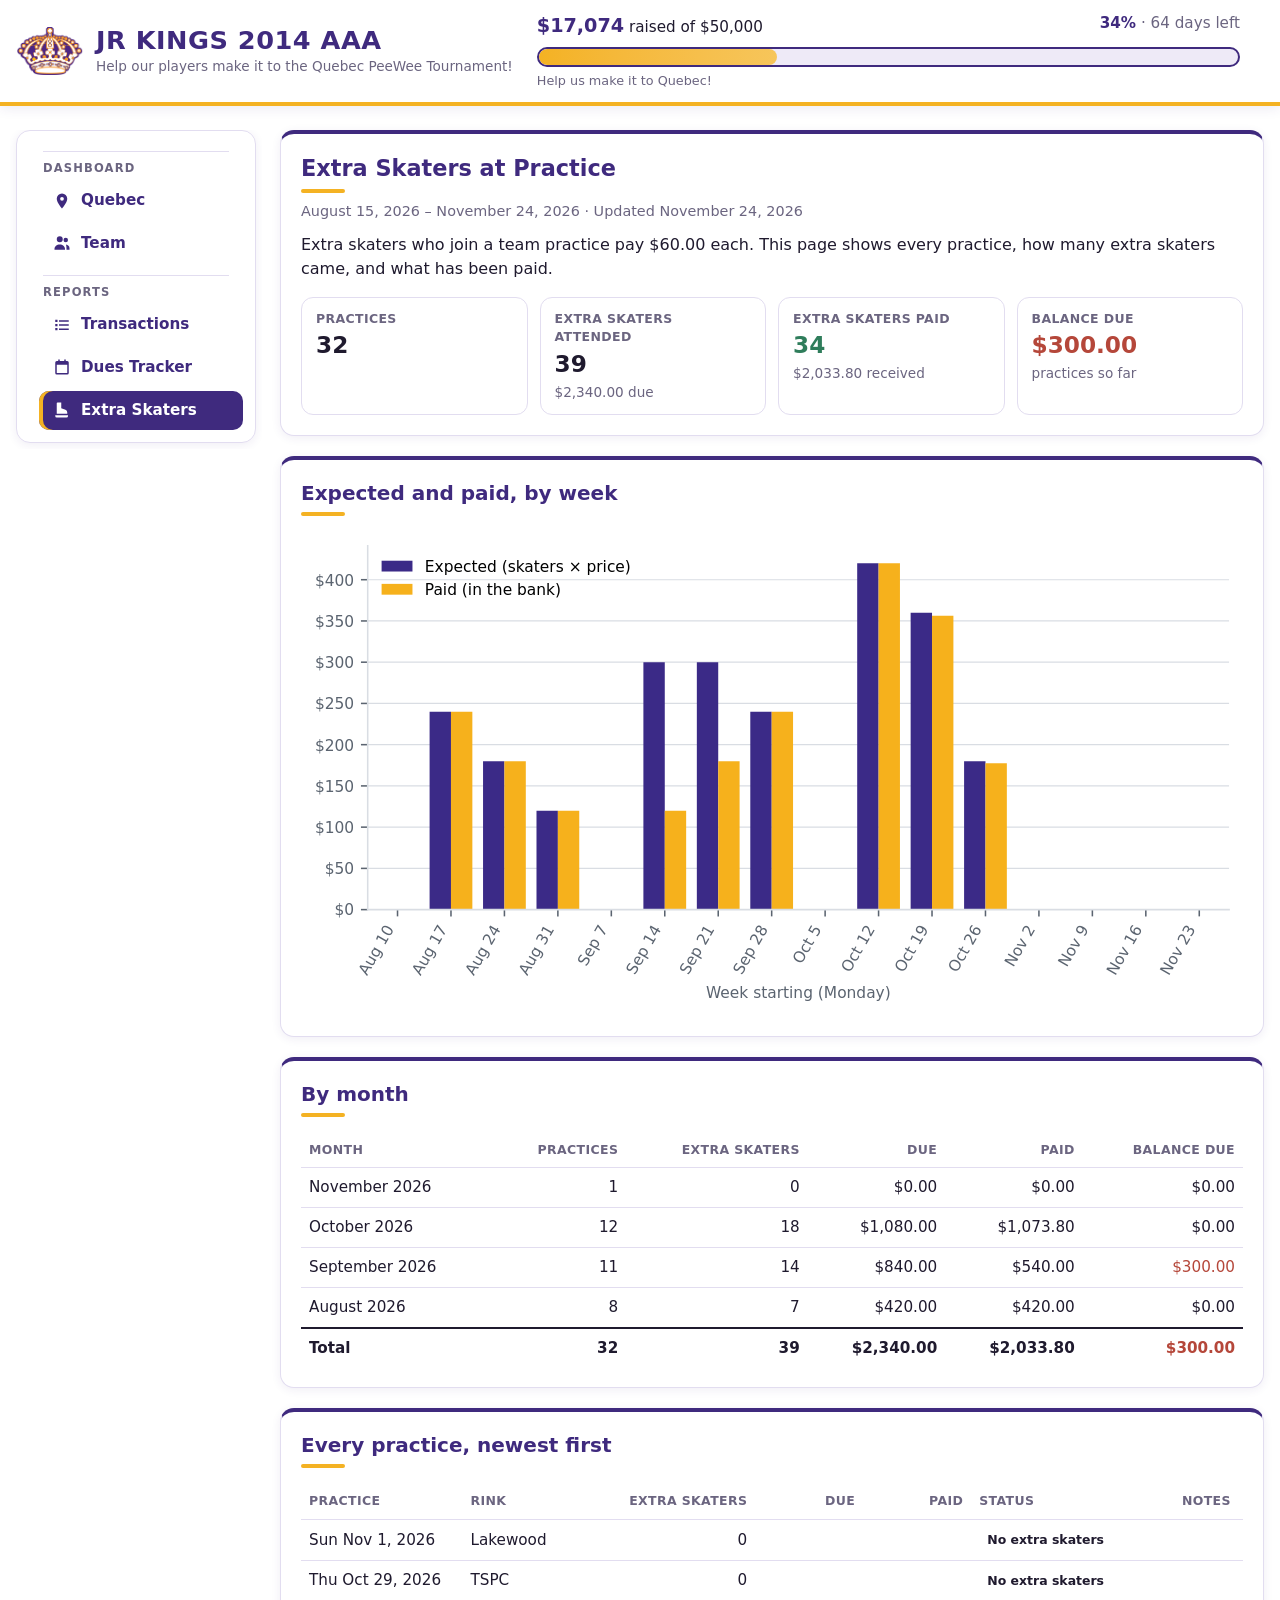
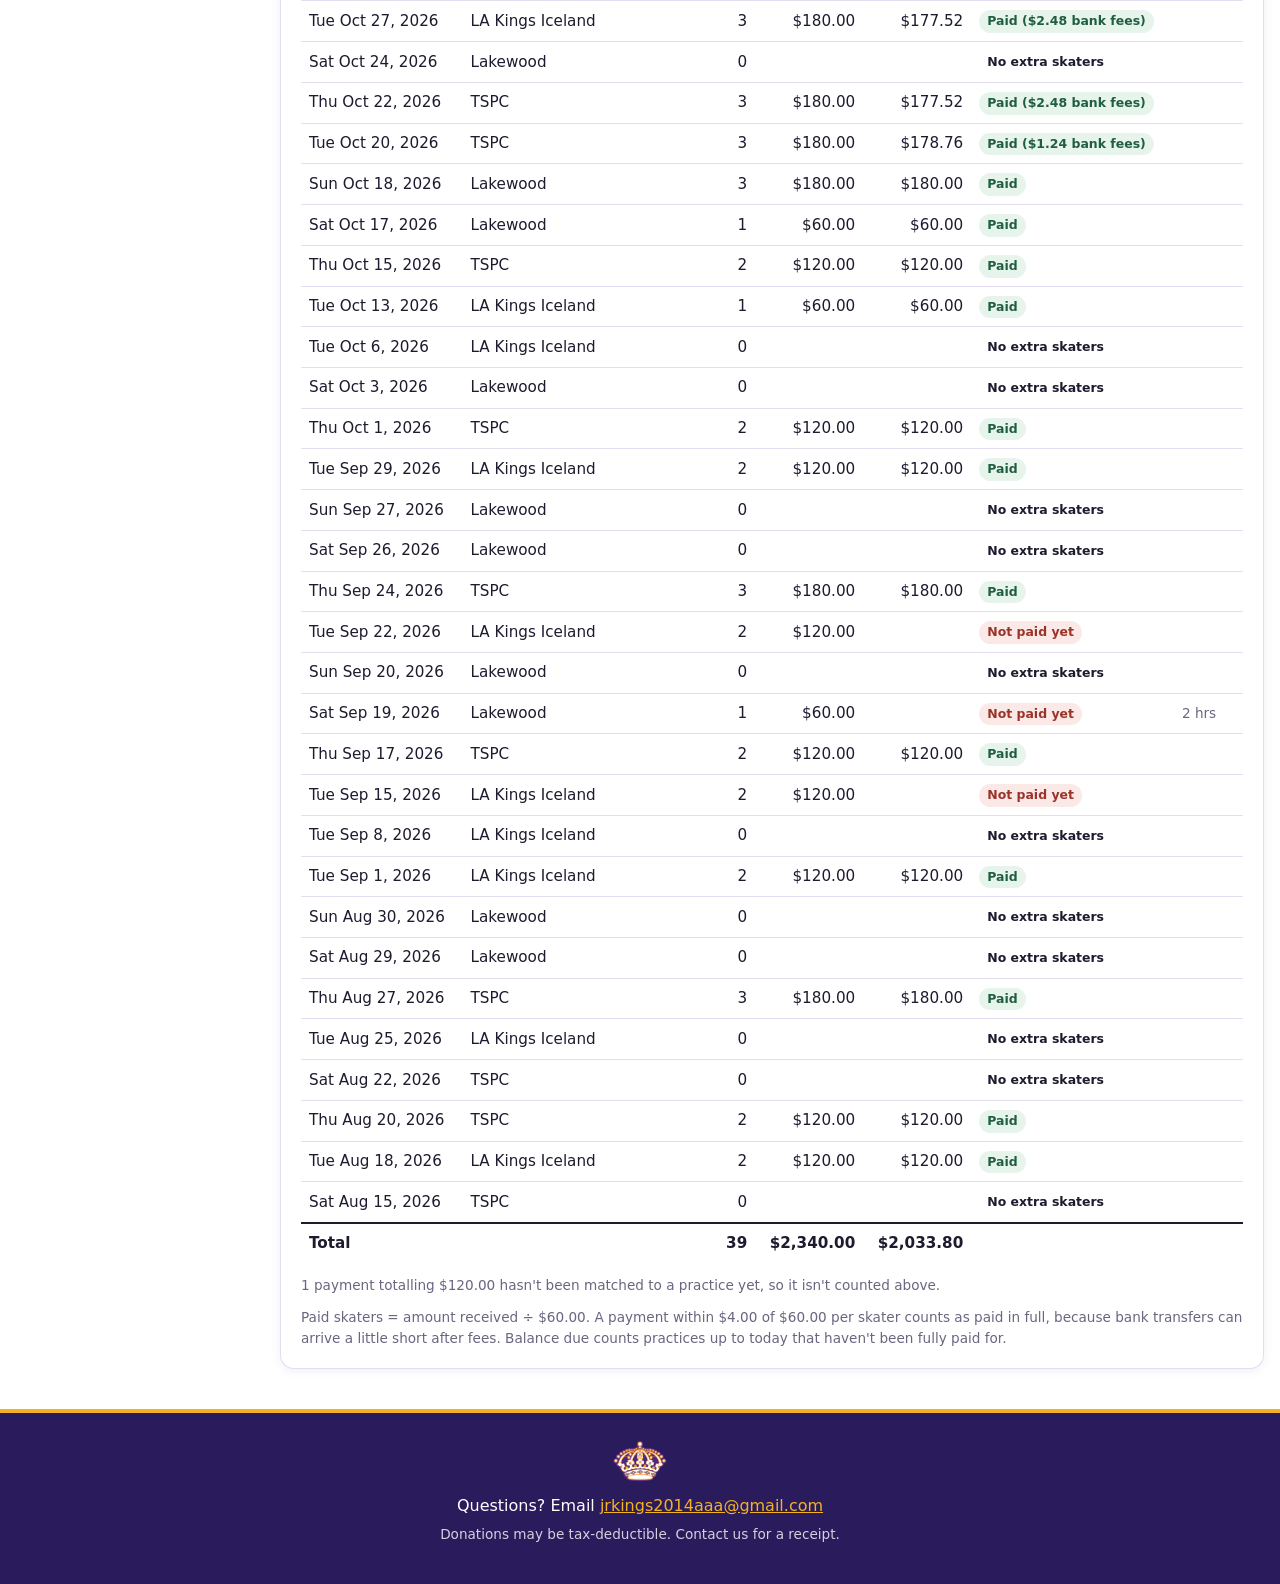
==== commit 5ae73d95: "Updated financial report November 24, 2026" ====
--- a/extraskaters/index.html
+++ b/extraskaters/index.html
@@ -3,7 +3,7 @@
 <head>
   <meta charset="utf-8">
   <meta name="viewport" content="width=device-width, initial-scale=1">
-  <!-- Exported from the Jr Kings 2014 AAA finances app on Nov 18, 2026 12:29 PM.
+  <!-- Exported from the Jr Kings 2014 AAA finances app on Nov 24, 2026 9:05 PM.
        Don't edit this file: use "Export HTML" in the finances app again to update it. -->
   
   <base href="../">
@@ -38,6 +38,7 @@
     .rpt tr.total td { font-weight: 800; border-top: 2px solid var(--text); border-bottom: 0; }
     .rpt .small { font-size: 0.85rem; }
     .rpt-muted { color: var(--muted); }
+    .rpt-note-cell { color: var(--muted); font-size: 0.9rem; max-width: 28ch; overflow-wrap: anywhere; }
     .rpt-status { display: inline-block; margin-left: 4px; padding: 0 8px; border: 1px solid var(--border); border-radius: 999px;
       font-size: 0.72rem; font-weight: 700; color: var(--muted); white-space: nowrap; vertical-align: 1px; }
     .rpt-status-fully_paid { color: var(--rpt-pos); border-color: currentColor; }
@@ -138,7 +139,7 @@
 
 <section class="card" aria-labelledby="rpt-title">
   <h1 id="rpt-title">Extra Skaters at Practice</h1>
-  <p class="rpt-meta">August 15, 2026 – November 18, 2026 · Updated November 18, 2026</p>
+  <p class="rpt-meta">August 15, 2026 – November 24, 2026 · Updated November 24, 2026</p>
   <p class="rpt-intro">Extra skaters who join a team practice pay $60.00 each.
     This page shows every practice, how many extra skaters came, and what has been paid.</p>
   <div class="rpt-stats">
@@ -199,165 +200,175 @@
 " style="stroke: #5b6470; stroke-width: 0.8"/>
       </defs>
       <g>
-       <use xlink:href="#m6229f6c047" x="50.764769" y="195.696" style="fill: #5b6470; stroke: #5b6470; stroke-width: 0.8"/>
+       <use xlink:href="#m6229f6c047" x="50.016143" y="195.696" style="fill: #5b6470; stroke: #5b6470; stroke-width: 0.8"/>
       </g>
      </g>
      <g id="text_1">
-      <text style="font-size: 8px; font-family: 'DejaVu Sans', 'Bitstream Vera Sans', 'Computer Modern Sans Serif', 'Lucida Grande', 'Verdana', 'Geneva', 'Lucid', 'Arial', 'Helvetica', 'Avant Garde', sans-serif; fill: #5b6470" transform="translate(34.928502 230.28147) rotate(-60)">Aug 10</text>
+      <text style="font-size: 8px; font-family: 'DejaVu Sans', 'Bitstream Vera Sans', 'Computer Modern Sans Serif', 'Lucida Grande', 'Verdana', 'Geneva', 'Lucid', 'Arial', 'Helvetica', 'Avant Garde', sans-serif; fill: #5b6470" transform="translate(34.179875 230.28147) rotate(-60)">Aug 10</text>
      </g>
     </g>
     <g id="xtick_2">
      <g id="line2d_2">
       <g>
-       <use xlink:href="#m6229f6c047" x="80.335517" y="195.696" style="fill: #5b6470; stroke: #5b6470; stroke-width: 0.8"/>
+       <use xlink:href="#m6229f6c047" x="77.715324" y="195.696" style="fill: #5b6470; stroke: #5b6470; stroke-width: 0.8"/>
       </g>
      </g>
      <g id="text_2">
-      <text style="font-size: 8px; font-family: 'DejaVu Sans', 'Bitstream Vera Sans', 'Computer Modern Sans Serif', 'Lucida Grande', 'Verdana', 'Geneva', 'Lucid', 'Arial', 'Helvetica', 'Avant Garde', sans-serif; fill: #5b6470" transform="translate(64.499249 230.28147) rotate(-60)">Aug 17</text>
+      <text style="font-size: 8px; font-family: 'DejaVu Sans', 'Bitstream Vera Sans', 'Computer Modern Sans Serif', 'Lucida Grande', 'Verdana', 'Geneva', 'Lucid', 'Arial', 'Helvetica', 'Avant Garde', sans-serif; fill: #5b6470" transform="translate(61.879056 230.28147) rotate(-60)">Aug 17</text>
      </g>
     </g>
     <g id="xtick_3">
      <g id="line2d_3">
       <g>
-       <use xlink:href="#m6229f6c047" x="109.906264" y="195.696" style="fill: #5b6470; stroke: #5b6470; stroke-width: 0.8"/>
+       <use xlink:href="#m6229f6c047" x="105.414505" y="195.696" style="fill: #5b6470; stroke: #5b6470; stroke-width: 0.8"/>
       </g>
      </g>
      <g id="text_3">
-      <text style="font-size: 8px; font-family: 'DejaVu Sans', 'Bitstream Vera Sans', 'Computer Modern Sans Serif', 'Lucida Grande', 'Verdana', 'Geneva', 'Lucid', 'Arial', 'Helvetica', 'Avant Garde', sans-serif; fill: #5b6470" transform="translate(94.069996 230.28147) rotate(-60)">Aug 24</text>
+      <text style="font-size: 8px; font-family: 'DejaVu Sans', 'Bitstream Vera Sans', 'Computer Modern Sans Serif', 'Lucida Grande', 'Verdana', 'Geneva', 'Lucid', 'Arial', 'Helvetica', 'Avant Garde', sans-serif; fill: #5b6470" transform="translate(89.578237 230.28147) rotate(-60)">Aug 24</text>
      </g>
     </g>
     <g id="xtick_4">
      <g id="line2d_4">
       <g>
-       <use xlink:href="#m6229f6c047" x="139.477011" y="195.696" style="fill: #5b6470; stroke: #5b6470; stroke-width: 0.8"/>
+       <use xlink:href="#m6229f6c047" x="133.113686" y="195.696" style="fill: #5b6470; stroke: #5b6470; stroke-width: 0.8"/>
       </g>
      </g>
      <g id="text_4">
-      <text style="font-size: 8px; font-family: 'DejaVu Sans', 'Bitstream Vera Sans', 'Computer Modern Sans Serif', 'Lucida Grande', 'Verdana', 'Geneva', 'Lucid', 'Arial', 'Helvetica', 'Avant Garde', sans-serif; fill: #5b6470" transform="translate(123.640744 230.28147) rotate(-60)">Aug 31</text>
+      <text style="font-size: 8px; font-family: 'DejaVu Sans', 'Bitstream Vera Sans', 'Computer Modern Sans Serif', 'Lucida Grande', 'Verdana', 'Geneva', 'Lucid', 'Arial', 'Helvetica', 'Avant Garde', sans-serif; fill: #5b6470" transform="translate(117.277418 230.28147) rotate(-60)">Aug 31</text>
      </g>
     </g>
     <g id="xtick_5">
      <g id="line2d_5">
       <g>
-       <use xlink:href="#m6229f6c047" x="169.047758" y="195.696" style="fill: #5b6470; stroke: #5b6470; stroke-width: 0.8"/>
+       <use xlink:href="#m6229f6c047" x="160.812867" y="195.696" style="fill: #5b6470; stroke: #5b6470; stroke-width: 0.8"/>
       </g>
      </g>
      <g id="text_5">
-      <text style="font-size: 8px; font-family: 'DejaVu Sans', 'Bitstream Vera Sans', 'Computer Modern Sans Serif', 'Lucida Grande', 'Verdana', 'Geneva', 'Lucid', 'Arial', 'Helvetica', 'Avant Garde', sans-serif; fill: #5b6470" transform="translate(156.027116 225.404664) rotate(-60)">Sep 7</text>
+      <text style="font-size: 8px; font-family: 'DejaVu Sans', 'Bitstream Vera Sans', 'Computer Modern Sans Serif', 'Lucida Grande', 'Verdana', 'Geneva', 'Lucid', 'Arial', 'Helvetica', 'Avant Garde', sans-serif; fill: #5b6470" transform="translate(147.792224 225.404664) rotate(-60)">Sep 7</text>
      </g>
     </g>
     <g id="xtick_6">
      <g id="line2d_6">
       <g>
-       <use xlink:href="#m6229f6c047" x="198.618506" y="195.696" style="fill: #5b6470; stroke: #5b6470; stroke-width: 0.8"/>
+       <use xlink:href="#m6229f6c047" x="188.512048" y="195.696" style="fill: #5b6470; stroke: #5b6470; stroke-width: 0.8"/>
       </g>
      </g>
      <g id="text_6">
-      <text style="font-size: 8px; font-family: 'DejaVu Sans', 'Bitstream Vera Sans', 'Computer Modern Sans Serif', 'Lucida Grande', 'Verdana', 'Geneva', 'Lucid', 'Arial', 'Helvetica', 'Avant Garde', sans-serif; fill: #5b6470" transform="translate(183.052863 229.812734) rotate(-60)">Sep 14</text>
+      <text style="font-size: 8px; font-family: 'DejaVu Sans', 'Bitstream Vera Sans', 'Computer Modern Sans Serif', 'Lucida Grande', 'Verdana', 'Geneva', 'Lucid', 'Arial', 'Helvetica', 'Avant Garde', sans-serif; fill: #5b6470" transform="translate(172.946405 229.812734) rotate(-60)">Sep 14</text>
      </g>
     </g>
     <g id="xtick_7">
      <g id="line2d_7">
       <g>
-       <use xlink:href="#m6229f6c047" x="228.189253" y="195.696" style="fill: #5b6470; stroke: #5b6470; stroke-width: 0.8"/>
+       <use xlink:href="#m6229f6c047" x="216.211229" y="195.696" style="fill: #5b6470; stroke: #5b6470; stroke-width: 0.8"/>
       </g>
      </g>
      <g id="text_7">
-      <text style="font-size: 8px; font-family: 'DejaVu Sans', 'Bitstream Vera Sans', 'Computer Modern Sans Serif', 'Lucida Grande', 'Verdana', 'Geneva', 'Lucid', 'Arial', 'Helvetica', 'Avant Garde', sans-serif; fill: #5b6470" transform="translate(212.62361 229.812734) rotate(-60)">Sep 21</text>
+      <text style="font-size: 8px; font-family: 'DejaVu Sans', 'Bitstream Vera Sans', 'Computer Modern Sans Serif', 'Lucida Grande', 'Verdana', 'Geneva', 'Lucid', 'Arial', 'Helvetica', 'Avant Garde', sans-serif; fill: #5b6470" transform="translate(200.645586 229.812734) rotate(-60)">Sep 21</text>
      </g>
     </g>
     <g id="xtick_8">
      <g id="line2d_8">
       <g>
-       <use xlink:href="#m6229f6c047" x="257.76" y="195.696" style="fill: #5b6470; stroke: #5b6470; stroke-width: 0.8"/>
+       <use xlink:href="#m6229f6c047" x="243.91041" y="195.696" style="fill: #5b6470; stroke: #5b6470; stroke-width: 0.8"/>
       </g>
      </g>
      <g id="text_8">
-      <text style="font-size: 8px; font-family: 'DejaVu Sans', 'Bitstream Vera Sans', 'Computer Modern Sans Serif', 'Lucida Grande', 'Verdana', 'Geneva', 'Lucid', 'Arial', 'Helvetica', 'Avant Garde', sans-serif; fill: #5b6470" transform="translate(242.194357 229.812734) rotate(-60)">Sep 28</text>
+      <text style="font-size: 8px; font-family: 'DejaVu Sans', 'Bitstream Vera Sans', 'Computer Modern Sans Serif', 'Lucida Grande', 'Verdana', 'Geneva', 'Lucid', 'Arial', 'Helvetica', 'Avant Garde', sans-serif; fill: #5b6470" transform="translate(228.344767 229.812734) rotate(-60)">Sep 28</text>
      </g>
     </g>
     <g id="xtick_9">
      <g id="line2d_9">
       <g>
-       <use xlink:href="#m6229f6c047" x="287.330747" y="195.696" style="fill: #5b6470; stroke: #5b6470; stroke-width: 0.8"/>
+       <use xlink:href="#m6229f6c047" x="271.60959" y="195.696" style="fill: #5b6470; stroke: #5b6470; stroke-width: 0.8"/>
       </g>
      </g>
      <g id="text_9">
-      <text style="font-size: 8px; font-family: 'DejaVu Sans', 'Bitstream Vera Sans', 'Computer Modern Sans Serif', 'Lucida Grande', 'Verdana', 'Geneva', 'Lucid', 'Arial', 'Helvetica', 'Avant Garde', sans-serif; fill: #5b6470" transform="translate(274.933855 224.324298) rotate(-60)">Oct 5</text>
+      <text style="font-size: 8px; font-family: 'DejaVu Sans', 'Bitstream Vera Sans', 'Computer Modern Sans Serif', 'Lucida Grande', 'Verdana', 'Geneva', 'Lucid', 'Arial', 'Helvetica', 'Avant Garde', sans-serif; fill: #5b6470" transform="translate(259.212698 224.324298) rotate(-60)">Oct 5</text>
      </g>
     </g>
     <g id="xtick_10">
      <g id="line2d_10">
       <g>
-       <use xlink:href="#m6229f6c047" x="316.901494" y="195.696" style="fill: #5b6470; stroke: #5b6470; stroke-width: 0.8"/>
+       <use xlink:href="#m6229f6c047" x="299.308771" y="195.696" style="fill: #5b6470; stroke: #5b6470; stroke-width: 0.8"/>
       </g>
      </g>
      <g id="text_10">
-      <text style="font-size: 8px; font-family: 'DejaVu Sans', 'Bitstream Vera Sans', 'Computer Modern Sans Serif', 'Lucida Grande', 'Verdana', 'Geneva', 'Lucid', 'Arial', 'Helvetica', 'Avant Garde', sans-serif; fill: #5b6470" transform="translate(301.959602 228.732367) rotate(-60)">Oct 12</text>
+      <text style="font-size: 8px; font-family: 'DejaVu Sans', 'Bitstream Vera Sans', 'Computer Modern Sans Serif', 'Lucida Grande', 'Verdana', 'Geneva', 'Lucid', 'Arial', 'Helvetica', 'Avant Garde', sans-serif; fill: #5b6470" transform="translate(284.366879 228.732367) rotate(-60)">Oct 12</text>
      </g>
     </g>
     <g id="xtick_11">
      <g id="line2d_11">
       <g>
-       <use xlink:href="#m6229f6c047" x="346.472242" y="195.696" style="fill: #5b6470; stroke: #5b6470; stroke-width: 0.8"/>
+       <use xlink:href="#m6229f6c047" x="327.007952" y="195.696" style="fill: #5b6470; stroke: #5b6470; stroke-width: 0.8"/>
       </g>
      </g>
      <g id="text_11">
-      <text style="font-size: 8px; font-family: 'DejaVu Sans', 'Bitstream Vera Sans', 'Computer Modern Sans Serif', 'Lucida Grande', 'Verdana', 'Geneva', 'Lucid', 'Arial', 'Helvetica', 'Avant Garde', sans-serif; fill: #5b6470" transform="translate(331.530349 228.732367) rotate(-60)">Oct 19</text>
+      <text style="font-size: 8px; font-family: 'DejaVu Sans', 'Bitstream Vera Sans', 'Computer Modern Sans Serif', 'Lucida Grande', 'Verdana', 'Geneva', 'Lucid', 'Arial', 'Helvetica', 'Avant Garde', sans-serif; fill: #5b6470" transform="translate(312.06606 228.732367) rotate(-60)">Oct 19</text>
      </g>
     </g>
     <g id="xtick_12">
      <g id="line2d_12">
       <g>
-       <use xlink:href="#m6229f6c047" x="376.042989" y="195.696" style="fill: #5b6470; stroke: #5b6470; stroke-width: 0.8"/>
+       <use xlink:href="#m6229f6c047" x="354.707133" y="195.696" style="fill: #5b6470; stroke: #5b6470; stroke-width: 0.8"/>
       </g>
      </g>
      <g id="text_12">
-      <text style="font-size: 8px; font-family: 'DejaVu Sans', 'Bitstream Vera Sans', 'Computer Modern Sans Serif', 'Lucida Grande', 'Verdana', 'Geneva', 'Lucid', 'Arial', 'Helvetica', 'Avant Garde', sans-serif; fill: #5b6470" transform="translate(361.101096 228.732367) rotate(-60)">Oct 26</text>
+      <text style="font-size: 8px; font-family: 'DejaVu Sans', 'Bitstream Vera Sans', 'Computer Modern Sans Serif', 'Lucida Grande', 'Verdana', 'Geneva', 'Lucid', 'Arial', 'Helvetica', 'Avant Garde', sans-serif; fill: #5b6470" transform="translate(339.765241 228.732367) rotate(-60)">Oct 26</text>
      </g>
     </g>
     <g id="xtick_13">
      <g id="line2d_13">
       <g>
-       <use xlink:href="#m6229f6c047" x="405.613736" y="195.696" style="fill: #5b6470; stroke: #5b6470; stroke-width: 0.8"/>
+       <use xlink:href="#m6229f6c047" x="382.406314" y="195.696" style="fill: #5b6470; stroke: #5b6470; stroke-width: 0.8"/>
       </g>
      </g>
      <g id="text_13">
-      <text style="font-size: 8px; font-family: 'DejaVu Sans', 'Bitstream Vera Sans', 'Computer Modern Sans Serif', 'Lucida Grande', 'Verdana', 'Geneva', 'Lucid', 'Arial', 'Helvetica', 'Avant Garde', sans-serif; fill: #5b6470" transform="translate(392.325594 225.867988) rotate(-60)">Nov 2</text>
+      <text style="font-size: 8px; font-family: 'DejaVu Sans', 'Bitstream Vera Sans', 'Computer Modern Sans Serif', 'Lucida Grande', 'Verdana', 'Geneva', 'Lucid', 'Arial', 'Helvetica', 'Avant Garde', sans-serif; fill: #5b6470" transform="translate(369.118172 225.867988) rotate(-60)">Nov 2</text>
      </g>
     </g>
     <g id="xtick_14">
      <g id="line2d_14">
       <g>
-       <use xlink:href="#m6229f6c047" x="435.184483" y="195.696" style="fill: #5b6470; stroke: #5b6470; stroke-width: 0.8"/>
+       <use xlink:href="#m6229f6c047" x="410.105495" y="195.696" style="fill: #5b6470; stroke: #5b6470; stroke-width: 0.8"/>
       </g>
      </g>
      <g id="text_14">
-      <text style="font-size: 8px; font-family: 'DejaVu Sans', 'Bitstream Vera Sans', 'Computer Modern Sans Serif', 'Lucida Grande', 'Verdana', 'Geneva', 'Lucid', 'Arial', 'Helvetica', 'Avant Garde', sans-serif; fill: #5b6470" transform="translate(421.896341 225.867988) rotate(-60)">Nov 9</text>
+      <text style="font-size: 8px; font-family: 'DejaVu Sans', 'Bitstream Vera Sans', 'Computer Modern Sans Serif', 'Lucida Grande', 'Verdana', 'Geneva', 'Lucid', 'Arial', 'Helvetica', 'Avant Garde', sans-serif; fill: #5b6470" transform="translate(396.817353 225.867988) rotate(-60)">Nov 9</text>
      </g>
     </g>
     <g id="xtick_15">
      <g id="line2d_15">
       <g>
-       <use xlink:href="#m6229f6c047" x="464.755231" y="195.696" style="fill: #5b6470; stroke: #5b6470; stroke-width: 0.8"/>
+       <use xlink:href="#m6229f6c047" x="437.804676" y="195.696" style="fill: #5b6470; stroke: #5b6470; stroke-width: 0.8"/>
       </g>
      </g>
      <g id="text_15">
-      <text style="font-size: 8px; font-family: 'DejaVu Sans', 'Bitstream Vera Sans', 'Computer Modern Sans Serif', 'Lucida Grande', 'Verdana', 'Geneva', 'Lucid', 'Arial', 'Helvetica', 'Avant Garde', sans-serif; fill: #5b6470" transform="translate(448.922088 230.276057) rotate(-60)">Nov 16</text>
-     </g>
-    </g>
-    <g id="text_16">
+      <text style="font-size: 8px; font-family: 'DejaVu Sans', 'Bitstream Vera Sans', 'Computer Modern Sans Serif', 'Lucida Grande', 'Verdana', 'Geneva', 'Lucid', 'Arial', 'Helvetica', 'Avant Garde', sans-serif; fill: #5b6470" transform="translate(421.971534 230.276057) rotate(-60)">Nov 16</text>
+     </g>
+    </g>
+    <g id="xtick_16">
+     <g id="line2d_16">
+      <g>
+       <use xlink:href="#m6229f6c047" x="465.503857" y="195.696" style="fill: #5b6470; stroke: #5b6470; stroke-width: 0.8"/>
+      </g>
+     </g>
+     <g id="text_16">
+      <text style="font-size: 8px; font-family: 'DejaVu Sans', 'Bitstream Vera Sans', 'Computer Modern Sans Serif', 'Lucida Grande', 'Verdana', 'Geneva', 'Lucid', 'Arial', 'Helvetica', 'Avant Garde', sans-serif; fill: #5b6470" transform="translate(449.670714 230.276057) rotate(-60)">Nov 23</text>
+     </g>
+    </g>
+    <g id="text_17">
      <text style="font-size: 8px; font-family: 'DejaVu Sans', 'Bitstream Vera Sans', 'Computer Modern Sans Serif', 'Lucida Grande', 'Verdana', 'Geneva', 'Lucid', 'Arial', 'Helvetica', 'Avant Garde', sans-serif; text-anchor: middle; fill: #5b6470" x="257.76" y="241.321158" transform="rotate(-0 257.76 241.321158)">Week starting (Monday)</text>
     </g>
    </g>
    <g id="matplotlib.axis_2">
     <g id="ytick_1">
-     <g id="line2d_16">
+     <g id="line2d_17">
       <path d="M 34.56 195.696 
 L 480.96 195.696 
 " clip-path="url(#p462490ef3c)" style="fill: none; stroke: #d9dde3; stroke-width: 0.6; stroke-linecap: square"/>
      </g>
-     <g id="line2d_17">
+     <g id="line2d_18">
       <defs>
        <path id="m6db8286268" d="M 0 0 
 L -3.5 0 
@@ -367,383 +378,399 @@
        <use xlink:href="#m6db8286268" x="34.56" y="195.696" style="fill: #5b6470; stroke: #5b6470; stroke-width: 0.8"/>
       </g>
      </g>
-     <g id="text_17">
+     <g id="text_18">
       <text style="font-size: 8px; font-family: 'DejaVu Sans', 'Bitstream Vera Sans', 'Computer Modern Sans Serif', 'Lucida Grande', 'Verdana', 'Geneva', 'Lucid', 'Arial', 'Helvetica', 'Avant Garde', sans-serif; text-anchor: end; fill: #5b6470" x="27.56" y="198.735375" transform="rotate(-0 27.56 198.735375)">$0</text>
      </g>
     </g>
     <g id="ytick_2">
-     <g id="line2d_18">
+     <g id="line2d_19">
       <path d="M 34.56 174.324571 
 L 480.96 174.324571 
 " clip-path="url(#p462490ef3c)" style="fill: none; stroke: #d9dde3; stroke-width: 0.6; stroke-linecap: square"/>
      </g>
-     <g id="line2d_19">
+     <g id="line2d_20">
       <g>
        <use xlink:href="#m6db8286268" x="34.56" y="174.324571" style="fill: #5b6470; stroke: #5b6470; stroke-width: 0.8"/>
       </g>
      </g>
-     <g id="text_18">
+     <g id="text_19">
       <text style="font-size: 8px; font-family: 'DejaVu Sans', 'Bitstream Vera Sans', 'Computer Modern Sans Serif', 'Lucida Grande', 'Verdana', 'Geneva', 'Lucid', 'Arial', 'Helvetica', 'Avant Garde', sans-serif; text-anchor: end; fill: #5b6470" x="27.56" y="177.363946" transform="rotate(-0 27.56 177.363946)">$50</text>
      </g>
     </g>
     <g id="ytick_3">
-     <g id="line2d_20">
+     <g id="line2d_21">
       <path d="M 34.56 152.953143 
 L 480.96 152.953143 
 " clip-path="url(#p462490ef3c)" style="fill: none; stroke: #d9dde3; stroke-width: 0.6; stroke-linecap: square"/>
      </g>
-     <g id="line2d_21">
+     <g id="line2d_22">
       <g>
        <use xlink:href="#m6db8286268" x="34.56" y="152.953143" style="fill: #5b6470; stroke: #5b6470; stroke-width: 0.8"/>
       </g>
      </g>
-     <g id="text_19">
+     <g id="text_20">
       <text style="font-size: 8px; font-family: 'DejaVu Sans', 'Bitstream Vera Sans', 'Computer Modern Sans Serif', 'Lucida Grande', 'Verdana', 'Geneva', 'Lucid', 'Arial', 'Helvetica', 'Avant Garde', sans-serif; text-anchor: end; fill: #5b6470" x="27.56" y="155.992518" transform="rotate(-0 27.56 155.992518)">$100</text>
      </g>
     </g>
     <g id="ytick_4">
-     <g id="line2d_22">
+     <g id="line2d_23">
       <path d="M 34.56 131.581714 
 L 480.96 131.581714 
 " clip-path="url(#p462490ef3c)" style="fill: none; stroke: #d9dde3; stroke-width: 0.6; stroke-linecap: square"/>
      </g>
-     <g id="line2d_23">
+     <g id="line2d_24">
       <g>
        <use xlink:href="#m6db8286268" x="34.56" y="131.581714" style="fill: #5b6470; stroke: #5b6470; stroke-width: 0.8"/>
       </g>
      </g>
-     <g id="text_20">
+     <g id="text_21">
       <text style="font-size: 8px; font-family: 'DejaVu Sans', 'Bitstream Vera Sans', 'Computer Modern Sans Serif', 'Lucida Grande', 'Verdana', 'Geneva', 'Lucid', 'Arial', 'Helvetica', 'Avant Garde', sans-serif; text-anchor: end; fill: #5b6470" x="27.56" y="134.621089" transform="rotate(-0 27.56 134.621089)">$150</text>
      </g>
     </g>
     <g id="ytick_5">
-     <g id="line2d_24">
+     <g id="line2d_25">
       <path d="M 34.56 110.210286 
 L 480.96 110.210286 
 " clip-path="url(#p462490ef3c)" style="fill: none; stroke: #d9dde3; stroke-width: 0.6; stroke-linecap: square"/>
      </g>
-     <g id="line2d_25">
+     <g id="line2d_26">
       <g>
        <use xlink:href="#m6db8286268" x="34.56" y="110.210286" style="fill: #5b6470; stroke: #5b6470; stroke-width: 0.8"/>
       </g>
      </g>
-     <g id="text_21">
+     <g id="text_22">
       <text style="font-size: 8px; font-family: 'DejaVu Sans', 'Bitstream Vera Sans', 'Computer Modern Sans Serif', 'Lucida Grande', 'Verdana', 'Geneva', 'Lucid', 'Arial', 'Helvetica', 'Avant Garde', sans-serif; text-anchor: end; fill: #5b6470" x="27.56" y="113.249661" transform="rotate(-0 27.56 113.249661)">$200</text>
      </g>
     </g>
     <g id="ytick_6">
-     <g id="line2d_26">
+     <g id="line2d_27">
       <path d="M 34.56 88.838857 
 L 480.96 88.838857 
 " clip-path="url(#p462490ef3c)" style="fill: none; stroke: #d9dde3; stroke-width: 0.6; stroke-linecap: square"/>
      </g>
-     <g id="line2d_27">
+     <g id="line2d_28">
       <g>
        <use xlink:href="#m6db8286268" x="34.56" y="88.838857" style="fill: #5b6470; stroke: #5b6470; stroke-width: 0.8"/>
       </g>
      </g>
-     <g id="text_22">
+     <g id="text_23">
       <text style="font-size: 8px; font-family: 'DejaVu Sans', 'Bitstream Vera Sans', 'Computer Modern Sans Serif', 'Lucida Grande', 'Verdana', 'Geneva', 'Lucid', 'Arial', 'Helvetica', 'Avant Garde', sans-serif; text-anchor: end; fill: #5b6470" x="27.56" y="91.878232" transform="rotate(-0 27.56 91.878232)">$250</text>
      </g>
     </g>
     <g id="ytick_7">
-     <g id="line2d_28">
+     <g id="line2d_29">
       <path d="M 34.56 67.467429 
 L 480.96 67.467429 
 " clip-path="url(#p462490ef3c)" style="fill: none; stroke: #d9dde3; stroke-width: 0.6; stroke-linecap: square"/>
      </g>
-     <g id="line2d_29">
+     <g id="line2d_30">
       <g>
        <use xlink:href="#m6db8286268" x="34.56" y="67.467429" style="fill: #5b6470; stroke: #5b6470; stroke-width: 0.8"/>
       </g>
      </g>
-     <g id="text_23">
+     <g id="text_24">
       <text style="font-size: 8px; font-family: 'DejaVu Sans', 'Bitstream Vera Sans', 'Computer Modern Sans Serif', 'Lucida Grande', 'Verdana', 'Geneva', 'Lucid', 'Arial', 'Helvetica', 'Avant Garde', sans-serif; text-anchor: end; fill: #5b6470" x="27.56" y="70.506804" transform="rotate(-0 27.56 70.506804)">$300</text>
      </g>
     </g>
     <g id="ytick_8">
-     <g id="line2d_30">
+     <g id="line2d_31">
       <path d="M 34.56 46.096 
 L 480.96 46.096 
 " clip-path="url(#p462490ef3c)" style="fill: none; stroke: #d9dde3; stroke-width: 0.6; stroke-linecap: square"/>
      </g>
-     <g id="line2d_31">
+     <g id="line2d_32">
       <g>
        <use xlink:href="#m6db8286268" x="34.56" y="46.096" style="fill: #5b6470; stroke: #5b6470; stroke-width: 0.8"/>
       </g>
      </g>
-     <g id="text_24">
+     <g id="text_25">
       <text style="font-size: 8px; font-family: 'DejaVu Sans', 'Bitstream Vera Sans', 'Computer Modern Sans Serif', 'Lucida Grande', 'Verdana', 'Geneva', 'Lucid', 'Arial', 'Helvetica', 'Avant Garde', sans-serif; text-anchor: end; fill: #5b6470" x="27.56" y="49.135375" transform="rotate(-0 27.56 49.135375)">$350</text>
      </g>
     </g>
     <g id="ytick_9">
-     <g id="line2d_32">
+     <g id="line2d_33">
       <path d="M 34.56 24.724571 
 L 480.96 24.724571 
 " clip-path="url(#p462490ef3c)" style="fill: none; stroke: #d9dde3; stroke-width: 0.6; stroke-linecap: square"/>
      </g>
-     <g id="line2d_33">
+     <g id="line2d_34">
       <g>
        <use xlink:href="#m6db8286268" x="34.56" y="24.724571" style="fill: #5b6470; stroke: #5b6470; stroke-width: 0.8"/>
       </g>
      </g>
-     <g id="text_25">
+     <g id="text_26">
       <text style="font-size: 8px; font-family: 'DejaVu Sans', 'Bitstream Vera Sans', 'Computer Modern Sans Serif', 'Lucida Grande', 'Verdana', 'Geneva', 'Lucid', 'Arial', 'Helvetica', 'Avant Garde', sans-serif; text-anchor: end; fill: #5b6470" x="27.56" y="27.763946" transform="rotate(-0 27.56 27.763946)">$400</text>
      </g>
     </g>
    </g>
    <g id="patch_3">
     <path d="M 38.936471 195.696 
-L 50.764769 195.696 
-L 50.764769 195.696 
+L 50.016143 195.696 
+L 50.016143 195.696 
 L 38.936471 195.696 
 z
 " clip-path="url(#p462490ef3c)" style="fill: #3b2a87"/>
    </g>
    <g id="patch_4">
-    <path d="M 68.507218 195.696 
-L 80.335517 195.696 
-L 80.335517 93.113143 
-L 68.507218 93.113143 
+    <path d="M 66.635652 195.696 
+L 77.715324 195.696 
+L 77.715324 93.113143 
+L 66.635652 93.113143 
 z
 " clip-path="url(#p462490ef3c)" style="fill: #3b2a87"/>
    </g>
    <g id="patch_5">
-    <path d="M 98.077965 195.696 
-L 109.906264 195.696 
-L 109.906264 118.758857 
-L 98.077965 118.758857 
+    <path d="M 94.334832 195.696 
+L 105.414505 195.696 
+L 105.414505 118.758857 
+L 94.334832 118.758857 
 z
 " clip-path="url(#p462490ef3c)" style="fill: #3b2a87"/>
    </g>
    <g id="patch_6">
-    <path d="M 127.648712 195.696 
-L 139.477011 195.696 
-L 139.477011 144.404571 
-L 127.648712 144.404571 
+    <path d="M 122.034013 195.696 
+L 133.113686 195.696 
+L 133.113686 144.404571 
+L 122.034013 144.404571 
 z
 " clip-path="url(#p462490ef3c)" style="fill: #3b2a87"/>
    </g>
    <g id="patch_7">
-    <path d="M 157.219459 195.696 
-L 169.047758 195.696 
-L 169.047758 195.696 
-L 157.219459 195.696 
+    <path d="M 149.733194 195.696 
+L 160.812867 195.696 
+L 160.812867 195.696 
+L 149.733194 195.696 
 z
 " clip-path="url(#p462490ef3c)" style="fill: #3b2a87"/>
    </g>
    <g id="patch_8">
-    <path d="M 186.790207 195.696 
-L 198.618506 195.696 
-L 198.618506 67.467429 
-L 186.790207 67.467429 
+    <path d="M 177.432375 195.696 
+L 188.512048 195.696 
+L 188.512048 67.467429 
+L 177.432375 67.467429 
 z
 " clip-path="url(#p462490ef3c)" style="fill: #3b2a87"/>
    </g>
    <g id="patch_9">
-    <path d="M 216.360954 195.696 
-L 228.189253 195.696 
-L 228.189253 67.467429 
-L 216.360954 67.467429 
+    <path d="M 205.131556 195.696 
+L 216.211229 195.696 
+L 216.211229 67.467429 
+L 205.131556 67.467429 
 z
 " clip-path="url(#p462490ef3c)" style="fill: #3b2a87"/>
    </g>
    <g id="patch_10">
-    <path d="M 245.931701 195.696 
-L 257.76 195.696 
-L 257.76 93.113143 
-L 245.931701 93.113143 
+    <path d="M 232.830737 195.696 
+L 243.91041 195.696 
+L 243.91041 93.113143 
+L 232.830737 93.113143 
 z
 " clip-path="url(#p462490ef3c)" style="fill: #3b2a87"/>
    </g>
    <g id="patch_11">
-    <path d="M 275.502448 195.696 
-L 287.330747 195.696 
-L 287.330747 195.696 
-L 275.502448 195.696 
+    <path d="M 260.529918 195.696 
+L 271.60959 195.696 
+L 271.60959 195.696 
+L 260.529918 195.696 
 z
 " clip-path="url(#p462490ef3c)" style="fill: #3b2a87"/>
    </g>
    <g id="patch_12">
-    <path d="M 305.073196 195.696 
-L 316.901494 195.696 
-L 316.901494 16.176 
-L 305.073196 16.176 
+    <path d="M 288.229099 195.696 
+L 299.308771 195.696 
+L 299.308771 16.176 
+L 288.229099 16.176 
 z
 " clip-path="url(#p462490ef3c)" style="fill: #3b2a87"/>
    </g>
    <g id="patch_13">
-    <path d="M 334.643943 195.696 
-L 346.472242 195.696 
-L 346.472242 41.821714 
-L 334.643943 41.821714 
+    <path d="M 315.92828 195.696 
+L 327.007952 195.696 
+L 327.007952 41.821714 
+L 315.92828 41.821714 
 z
 " clip-path="url(#p462490ef3c)" style="fill: #3b2a87"/>
    </g>
    <g id="patch_14">
-    <path d="M 364.21469 195.696 
-L 376.042989 195.696 
-L 376.042989 118.758857 
-L 364.21469 118.758857 
+    <path d="M 343.627461 195.696 
+L 354.707133 195.696 
+L 354.707133 118.758857 
+L 343.627461 118.758857 
 z
 " clip-path="url(#p462490ef3c)" style="fill: #3b2a87"/>
    </g>
    <g id="patch_15">
-    <path d="M 393.785437 195.696 
-L 405.613736 195.696 
-L 405.613736 195.696 
-L 393.785437 195.696 
+    <path d="M 371.326642 195.696 
+L 382.406314 195.696 
+L 382.406314 195.696 
+L 371.326642 195.696 
 z
 " clip-path="url(#p462490ef3c)" style="fill: #3b2a87"/>
    </g>
    <g id="patch_16">
-    <path d="M 423.356184 195.696 
-L 435.184483 195.696 
-L 435.184483 195.696 
-L 423.356184 195.696 
+    <path d="M 399.025823 195.696 
+L 410.105495 195.696 
+L 410.105495 195.696 
+L 399.025823 195.696 
 z
 " clip-path="url(#p462490ef3c)" style="fill: #3b2a87"/>
    </g>
    <g id="patch_17">
-    <path d="M 452.926932 195.696 
-L 464.755231 195.696 
-L 464.755231 195.696 
-L 452.926932 195.696 
+    <path d="M 426.725004 195.696 
+L 437.804676 195.696 
+L 437.804676 195.696 
+L 426.725004 195.696 
 z
 " clip-path="url(#p462490ef3c)" style="fill: #3b2a87"/>
    </g>
    <g id="patch_18">
-    <path d="M 50.764769 195.696 
-L 62.593068 195.696 
-L 62.593068 195.696 
-L 50.764769 195.696 
-z
-" clip-path="url(#p462490ef3c)" style="fill: #f6b11c"/>
+    <path d="M 454.424185 195.696 
+L 465.503857 195.696 
+L 465.503857 195.696 
+L 454.424185 195.696 
+z
+" clip-path="url(#p462490ef3c)" style="fill: #3b2a87"/>
    </g>
    <g id="patch_19">
-    <path d="M 80.335517 195.696 
-L 92.163816 195.696 
-L 92.163816 93.113143 
-L 80.335517 93.113143 
+    <path d="M 50.016143 195.696 
+L 61.095815 195.696 
+L 61.095815 195.696 
+L 50.016143 195.696 
 z
 " clip-path="url(#p462490ef3c)" style="fill: #f6b11c"/>
    </g>
    <g id="patch_20">
-    <path d="M 109.906264 195.696 
-L 121.734563 195.696 
-L 121.734563 118.758857 
-L 109.906264 118.758857 
+    <path d="M 77.715324 195.696 
+L 88.794996 195.696 
+L 88.794996 93.113143 
+L 77.715324 93.113143 
 z
 " clip-path="url(#p462490ef3c)" style="fill: #f6b11c"/>
    </g>
    <g id="patch_21">
-    <path d="M 139.477011 195.696 
-L 151.30531 195.696 
-L 151.30531 144.404571 
-L 139.477011 144.404571 
+    <path d="M 105.414505 195.696 
+L 116.494177 195.696 
+L 116.494177 118.758857 
+L 105.414505 118.758857 
 z
 " clip-path="url(#p462490ef3c)" style="fill: #f6b11c"/>
    </g>
    <g id="patch_22">
-    <path d="M 169.047758 195.696 
-L 180.876057 195.696 
-L 180.876057 195.696 
-L 169.047758 195.696 
+    <path d="M 133.113686 195.696 
+L 144.193358 195.696 
+L 144.193358 144.404571 
+L 133.113686 144.404571 
 z
 " clip-path="url(#p462490ef3c)" style="fill: #f6b11c"/>
    </g>
    <g id="patch_23">
-    <path d="M 198.618506 195.696 
-L 210.446804 195.696 
-L 210.446804 144.404571 
-L 198.618506 144.404571 
+    <path d="M 160.812867 195.696 
+L 171.892539 195.696 
+L 171.892539 195.696 
+L 160.812867 195.696 
 z
 " clip-path="url(#p462490ef3c)" style="fill: #f6b11c"/>
    </g>
    <g id="patch_24">
-    <path d="M 228.189253 195.696 
-L 240.017552 195.696 
-L 240.017552 118.758857 
-L 228.189253 118.758857 
+    <path d="M 188.512048 195.696 
+L 199.59172 195.696 
+L 199.59172 144.404571 
+L 188.512048 144.404571 
 z
 " clip-path="url(#p462490ef3c)" style="fill: #f6b11c"/>
    </g>
    <g id="patch_25">
-    <path d="M 257.76 195.696 
-L 269.588299 195.696 
-L 269.588299 93.113143 
-L 257.76 93.113143 
+    <path d="M 216.211229 195.696 
+L 227.290901 195.696 
+L 227.290901 118.758857 
+L 216.211229 118.758857 
 z
 " clip-path="url(#p462490ef3c)" style="fill: #f6b11c"/>
    </g>
    <g id="patch_26">
-    <path d="M 287.330747 195.696 
-L 299.159046 195.696 
-L 299.159046 195.696 
-L 287.330747 195.696 
+    <path d="M 243.91041 195.696 
+L 254.990082 195.696 
+L 254.990082 93.113143 
+L 243.91041 93.113143 
 z
 " clip-path="url(#p462490ef3c)" style="fill: #f6b11c"/>
    </g>
    <g id="patch_27">
-    <path d="M 316.901494 195.696 
-L 328.729793 195.696 
-L 328.729793 16.176 
-L 316.901494 16.176 
+    <path d="M 271.60959 195.696 
+L 282.689263 195.696 
+L 282.689263 195.696 
+L 271.60959 195.696 
 z
 " clip-path="url(#p462490ef3c)" style="fill: #f6b11c"/>
    </g>
    <g id="patch_28">
-    <path d="M 346.472242 195.696 
-L 358.300541 195.696 
-L 358.300541 43.411749 
-L 346.472242 43.411749 
+    <path d="M 299.308771 195.696 
+L 310.388444 195.696 
+L 310.388444 16.176 
+L 299.308771 16.176 
 z
 " clip-path="url(#p462490ef3c)" style="fill: #f6b11c"/>
    </g>
    <g id="patch_29">
-    <path d="M 376.042989 195.696 
-L 387.871288 195.696 
-L 387.871288 119.81888 
-L 376.042989 119.81888 
+    <path d="M 327.007952 195.696 
+L 338.087625 195.696 
+L 338.087625 43.411749 
+L 327.007952 43.411749 
 z
 " clip-path="url(#p462490ef3c)" style="fill: #f6b11c"/>
    </g>
    <g id="patch_30">
-    <path d="M 405.613736 195.696 
-L 417.442035 195.696 
-L 417.442035 195.696 
-L 405.613736 195.696 
+    <path d="M 354.707133 195.696 
+L 365.786806 195.696 
+L 365.786806 119.81888 
+L 354.707133 119.81888 
 z
 " clip-path="url(#p462490ef3c)" style="fill: #f6b11c"/>
    </g>
    <g id="patch_31">
-    <path d="M 435.184483 195.696 
-L 447.012782 195.696 
-L 447.012782 195.696 
-L 435.184483 195.696 
+    <path d="M 382.406314 195.696 
+L 393.485987 195.696 
+L 393.485987 195.696 
+L 382.406314 195.696 
 z
 " clip-path="url(#p462490ef3c)" style="fill: #f6b11c"/>
    </g>
    <g id="patch_32">
-    <path d="M 464.755231 195.696 
+    <path d="M 410.105495 195.696 
+L 421.185168 195.696 
+L 421.185168 195.696 
+L 410.105495 195.696 
+z
+" clip-path="url(#p462490ef3c)" style="fill: #f6b11c"/>
+   </g>
+   <g id="patch_33">
+    <path d="M 437.804676 195.696 
+L 448.884348 195.696 
+L 448.884348 195.696 
+L 437.804676 195.696 
+z
+" clip-path="url(#p462490ef3c)" style="fill: #f6b11c"/>
+   </g>
+   <g id="patch_34">
+    <path d="M 465.503857 195.696 
 L 476.583529 195.696 
 L 476.583529 195.696 
-L 464.755231 195.696 
-z
-" clip-path="url(#p462490ef3c)" style="fill: #f6b11c"/>
-   </g>
-   <g id="patch_33">
+L 465.503857 195.696 
+z
+" clip-path="url(#p462490ef3c)" style="fill: #f6b11c"/>
+   </g>
+   <g id="patch_35">
     <path d="M 34.56 195.696 
 L 34.56 7.2 
 " style="fill: none; stroke: #d9dde3; stroke-width: 0.8; stroke-linejoin: miter; stroke-linecap: square"/>
    </g>
-   <g id="patch_34">
+   <g id="patch_36">
     <path d="M 34.56 195.696 
 L 480.96 195.696 
 " style="fill: none; stroke: #d9dde3; stroke-width: 0.8; stroke-linejoin: miter; stroke-linecap: square"/>
    </g>
    <g id="legend_1">
-    <g id="patch_35">
+    <g id="patch_37">
      <path d="M 41.76 20.47875 
 L 57.76 20.47875 
 L 57.76 14.87875 
@@ -751,10 +778,10 @@
 z
 " style="fill: #3b2a87"/>
     </g>
-    <g id="text_26">
+    <g id="text_27">
      <text style="font-size: 8px; font-family: 'DejaVu Sans', 'Bitstream Vera Sans', 'Computer Modern Sans Serif', 'Lucida Grande', 'Verdana', 'Geneva', 'Lucid', 'Arial', 'Helvetica', 'Avant Garde', sans-serif; text-anchor: start" x="64.16" y="20.47875" transform="rotate(-0 64.16 20.47875)">Expected (skaters × price)</text>
     </g>
-    <g id="patch_36">
+    <g id="patch_38">
      <path d="M 41.76 32.479375 
 L 57.76 32.479375 
 L 57.76 26.879375 
@@ -762,7 +789,7 @@
 z
 " style="fill: #f6b11c"/>
     </g>
-    <g id="text_27">
+    <g id="text_28">
      <text style="font-size: 8px; font-family: 'DejaVu Sans', 'Bitstream Vera Sans', 'Computer Modern Sans Serif', 'Lucida Grande', 'Verdana', 'Geneva', 'Lucid', 'Arial', 'Helvetica', 'Avant Garde', sans-serif; text-anchor: start" x="64.16" y="32.479375" transform="rotate(-0 64.16 32.479375)">Paid (in the bank)</text>
     </g>
    </g>
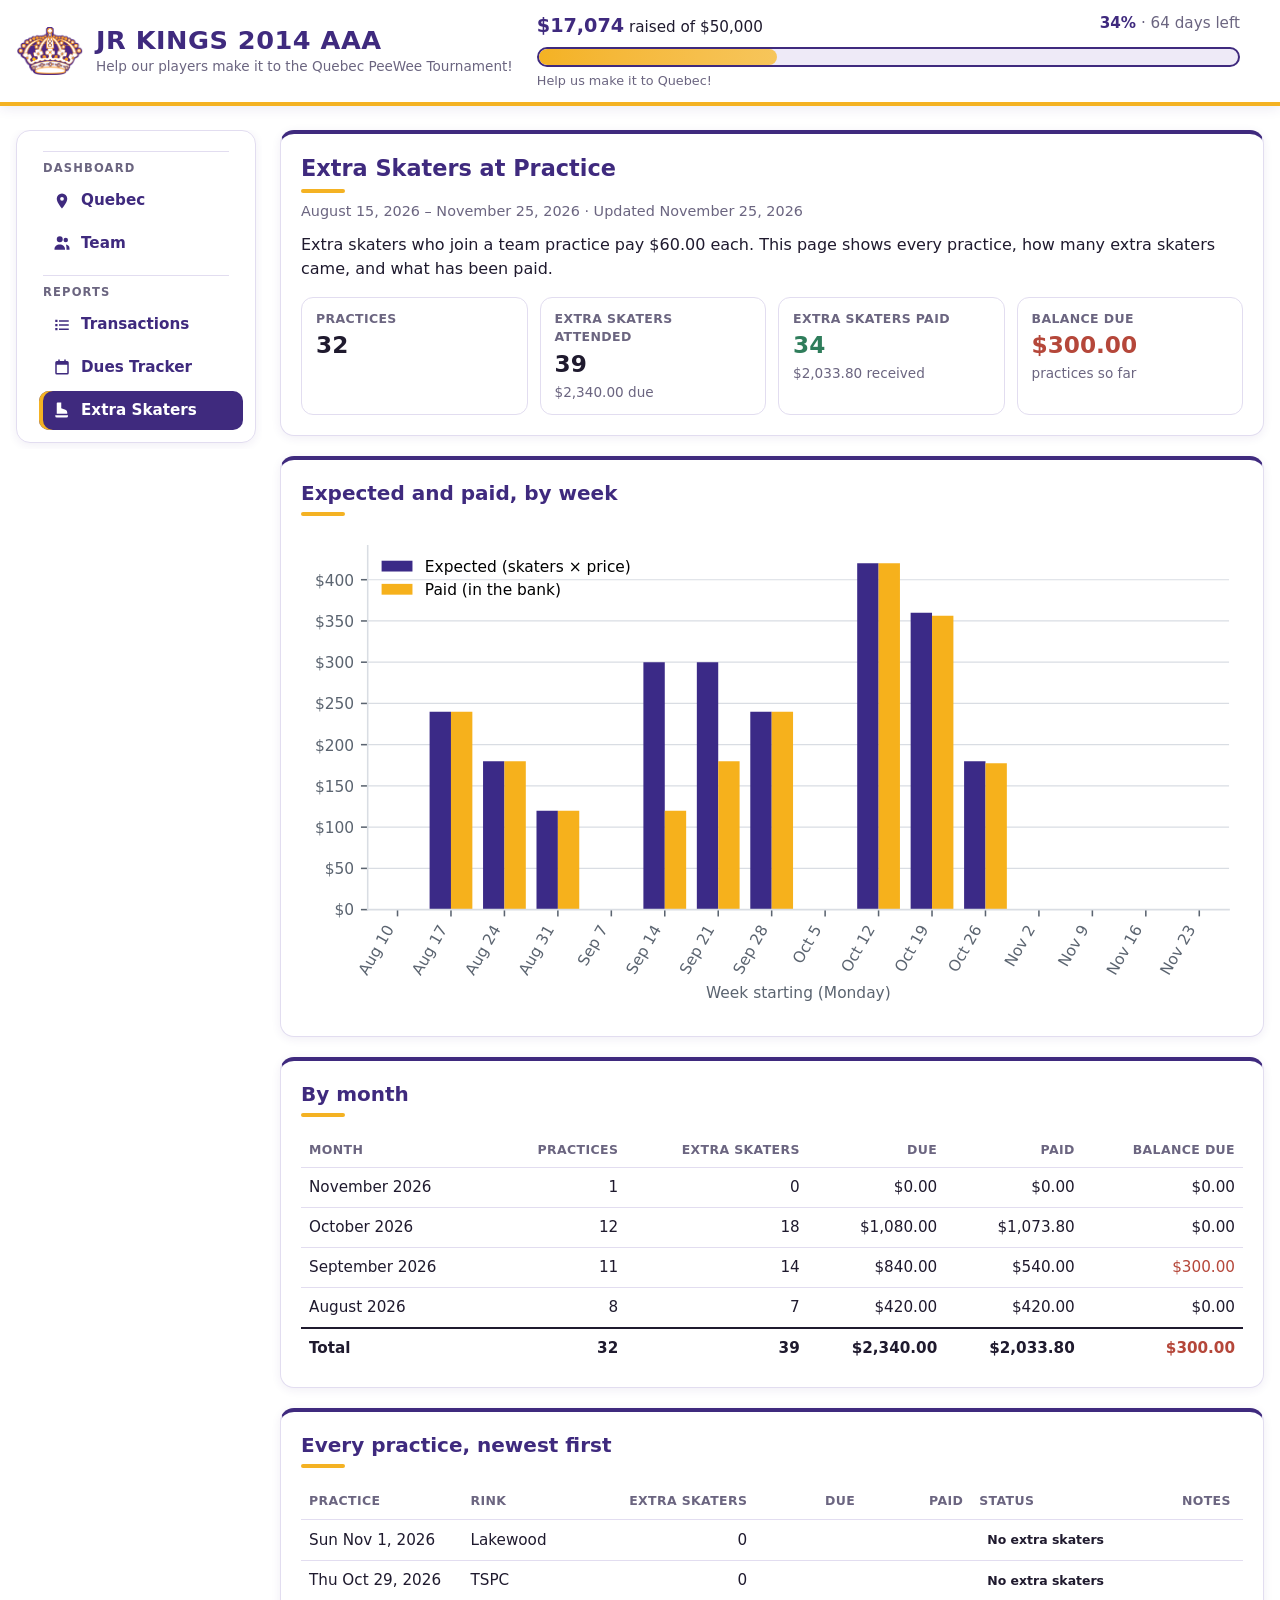
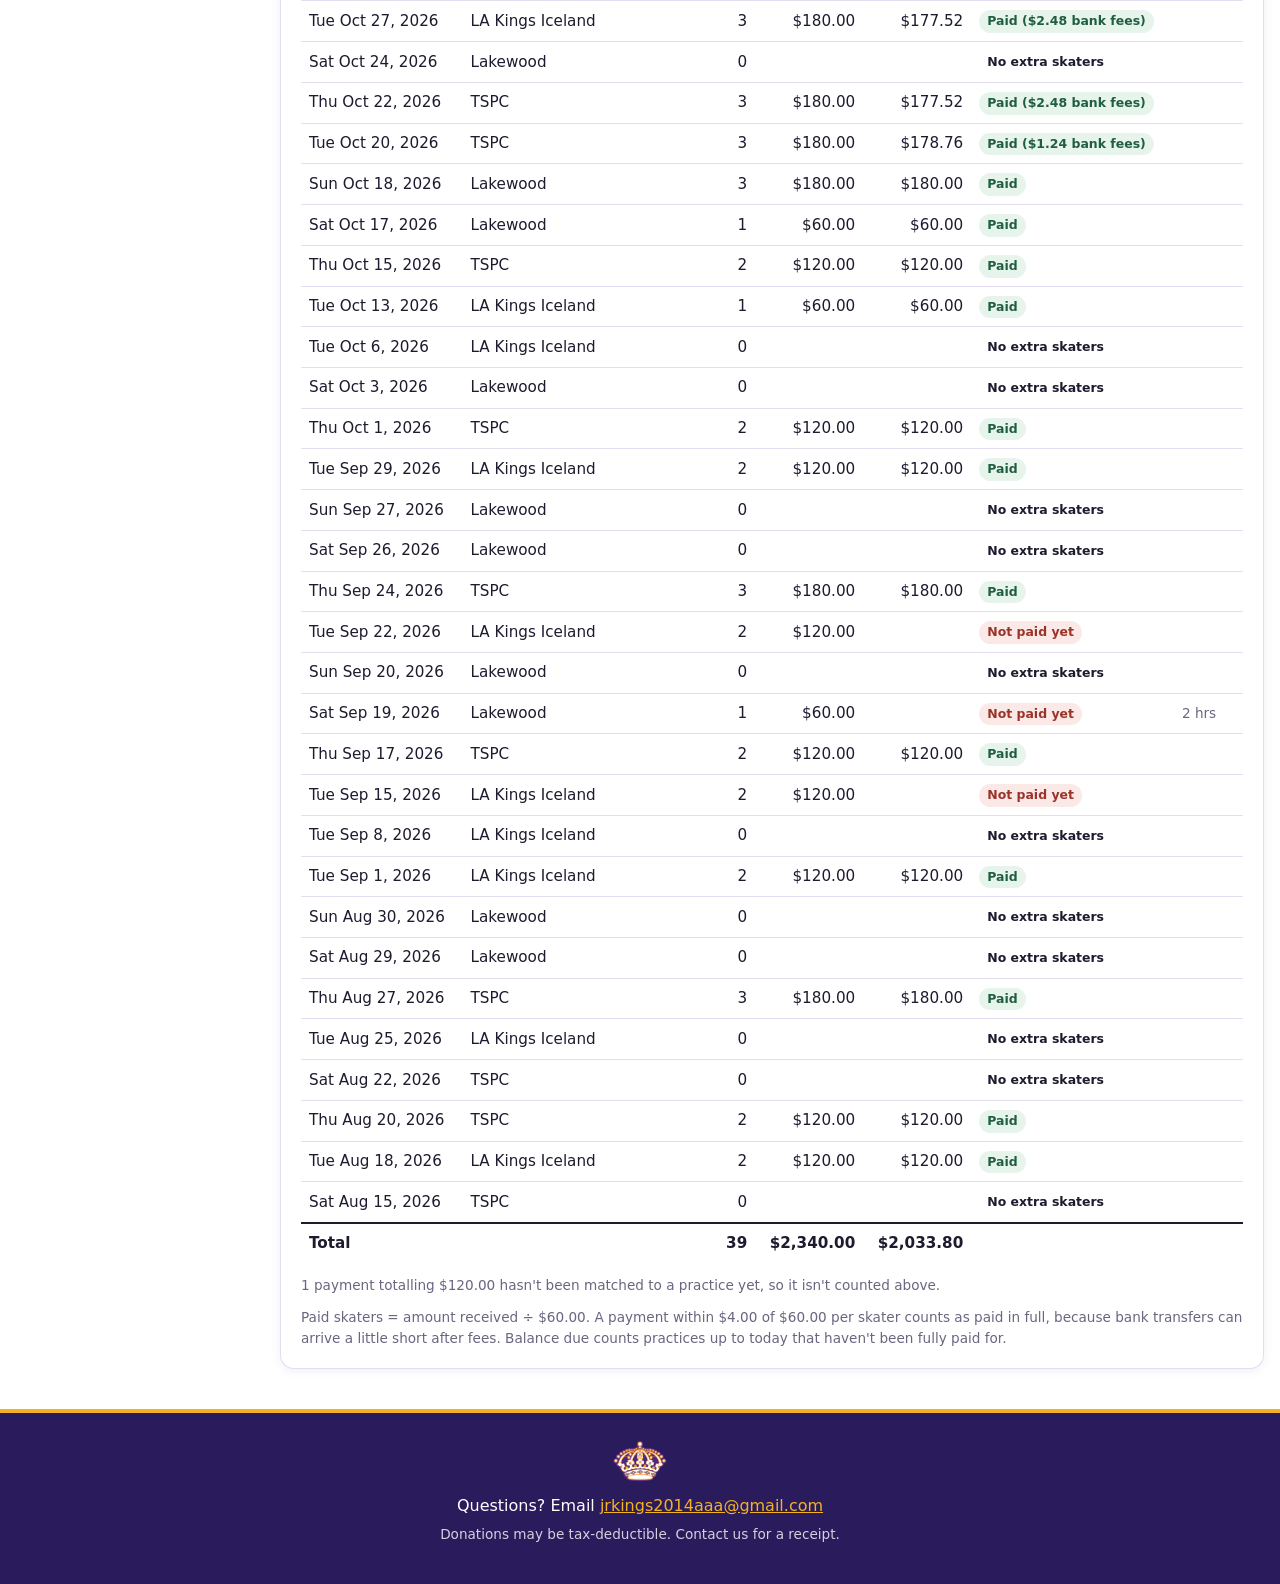
==== commit 3d77026b: "Updated financial report November 25, 2026" ====
--- a/extraskaters/index.html
+++ b/extraskaters/index.html
@@ -3,7 +3,7 @@
 <head>
   <meta charset="utf-8">
   <meta name="viewport" content="width=device-width, initial-scale=1">
-  <!-- Exported from the Jr Kings 2014 AAA finances app on Nov 24, 2026 9:05 PM.
+  <!-- Exported from the Jr Kings 2014 AAA finances app on Nov 25, 2026 6:19 PM.
        Don't edit this file: use "Export HTML" in the finances app again to update it. -->
   
   <base href="../">
@@ -139,7 +139,7 @@
 
 <section class="card" aria-labelledby="rpt-title">
   <h1 id="rpt-title">Extra Skaters at Practice</h1>
-  <p class="rpt-meta">August 15, 2026 – November 24, 2026 · Updated November 24, 2026</p>
+  <p class="rpt-meta">August 15, 2026 – November 25, 2026 · Updated November 25, 2026</p>
   <p class="rpt-intro">Extra skaters who join a team practice pay $60.00 each.
     This page shows every practice, how many extra skaters came, and what has been paid.</p>
   <div class="rpt-stats">
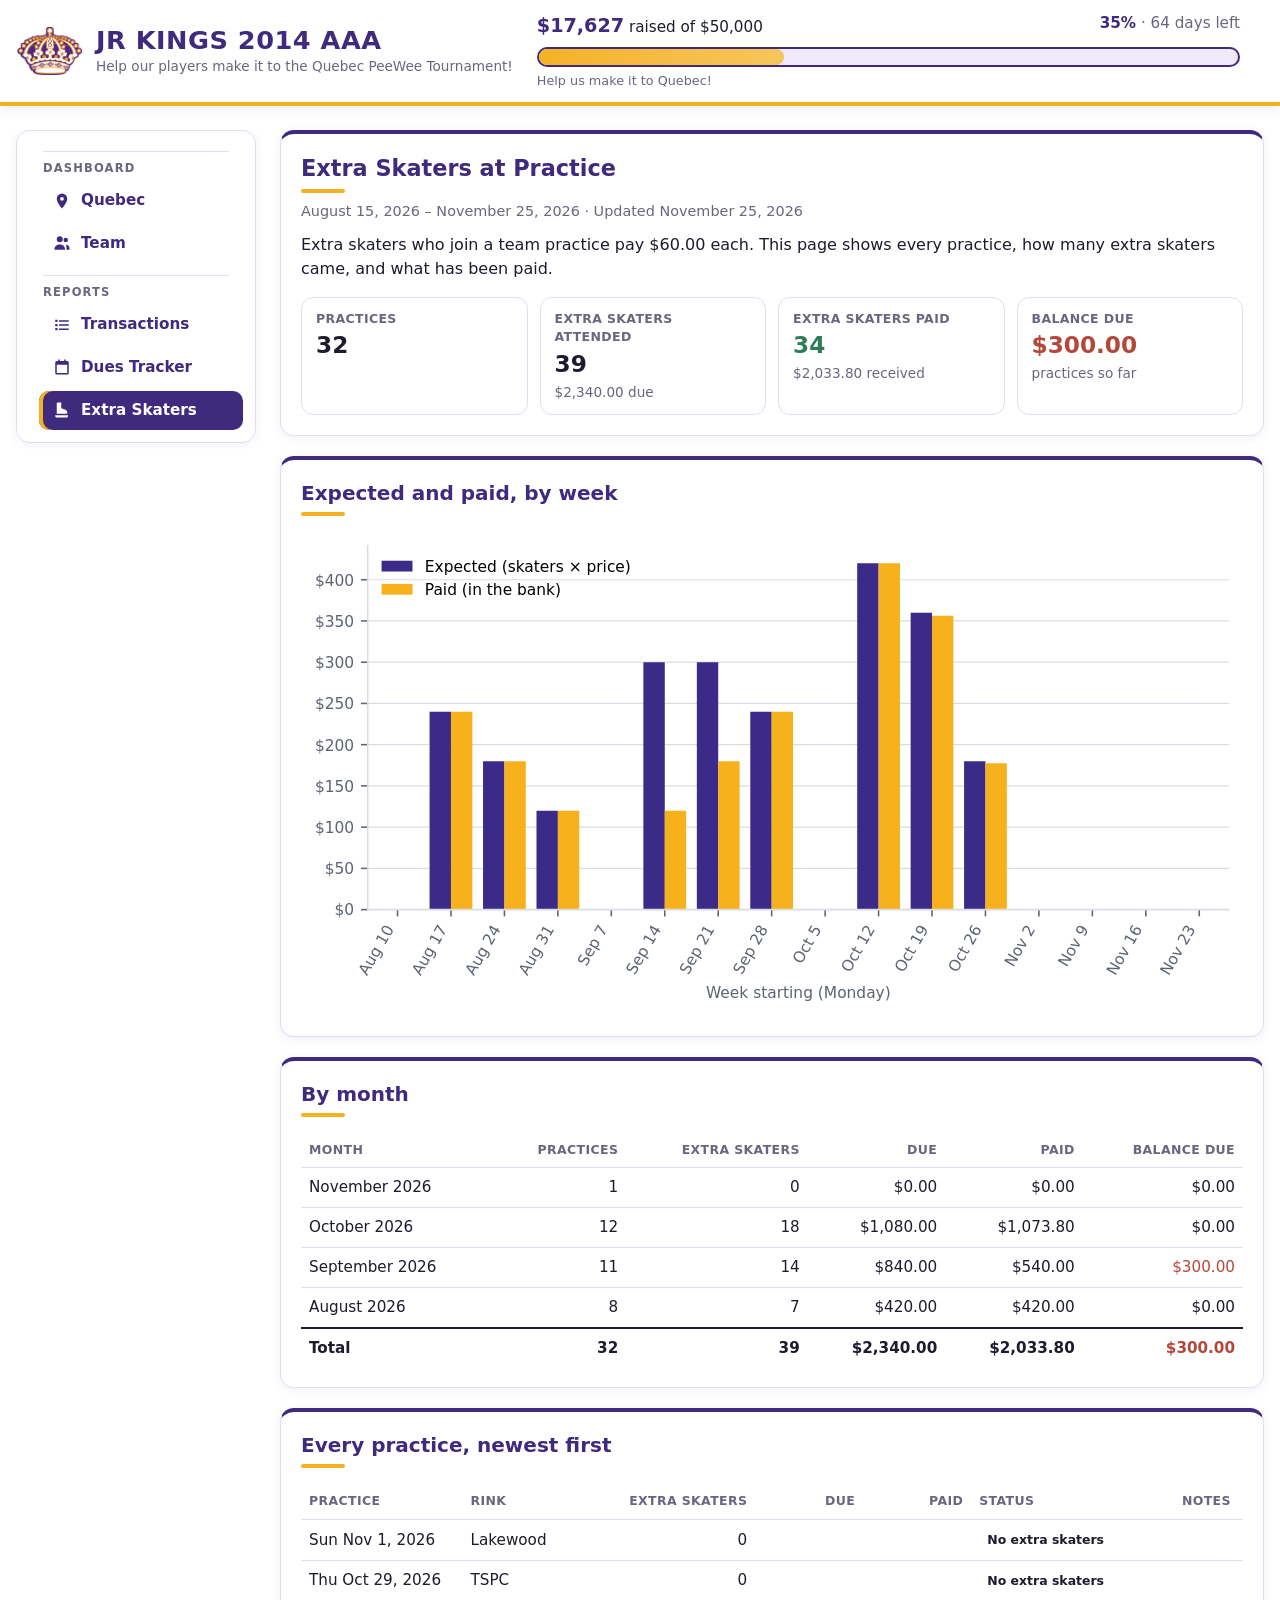
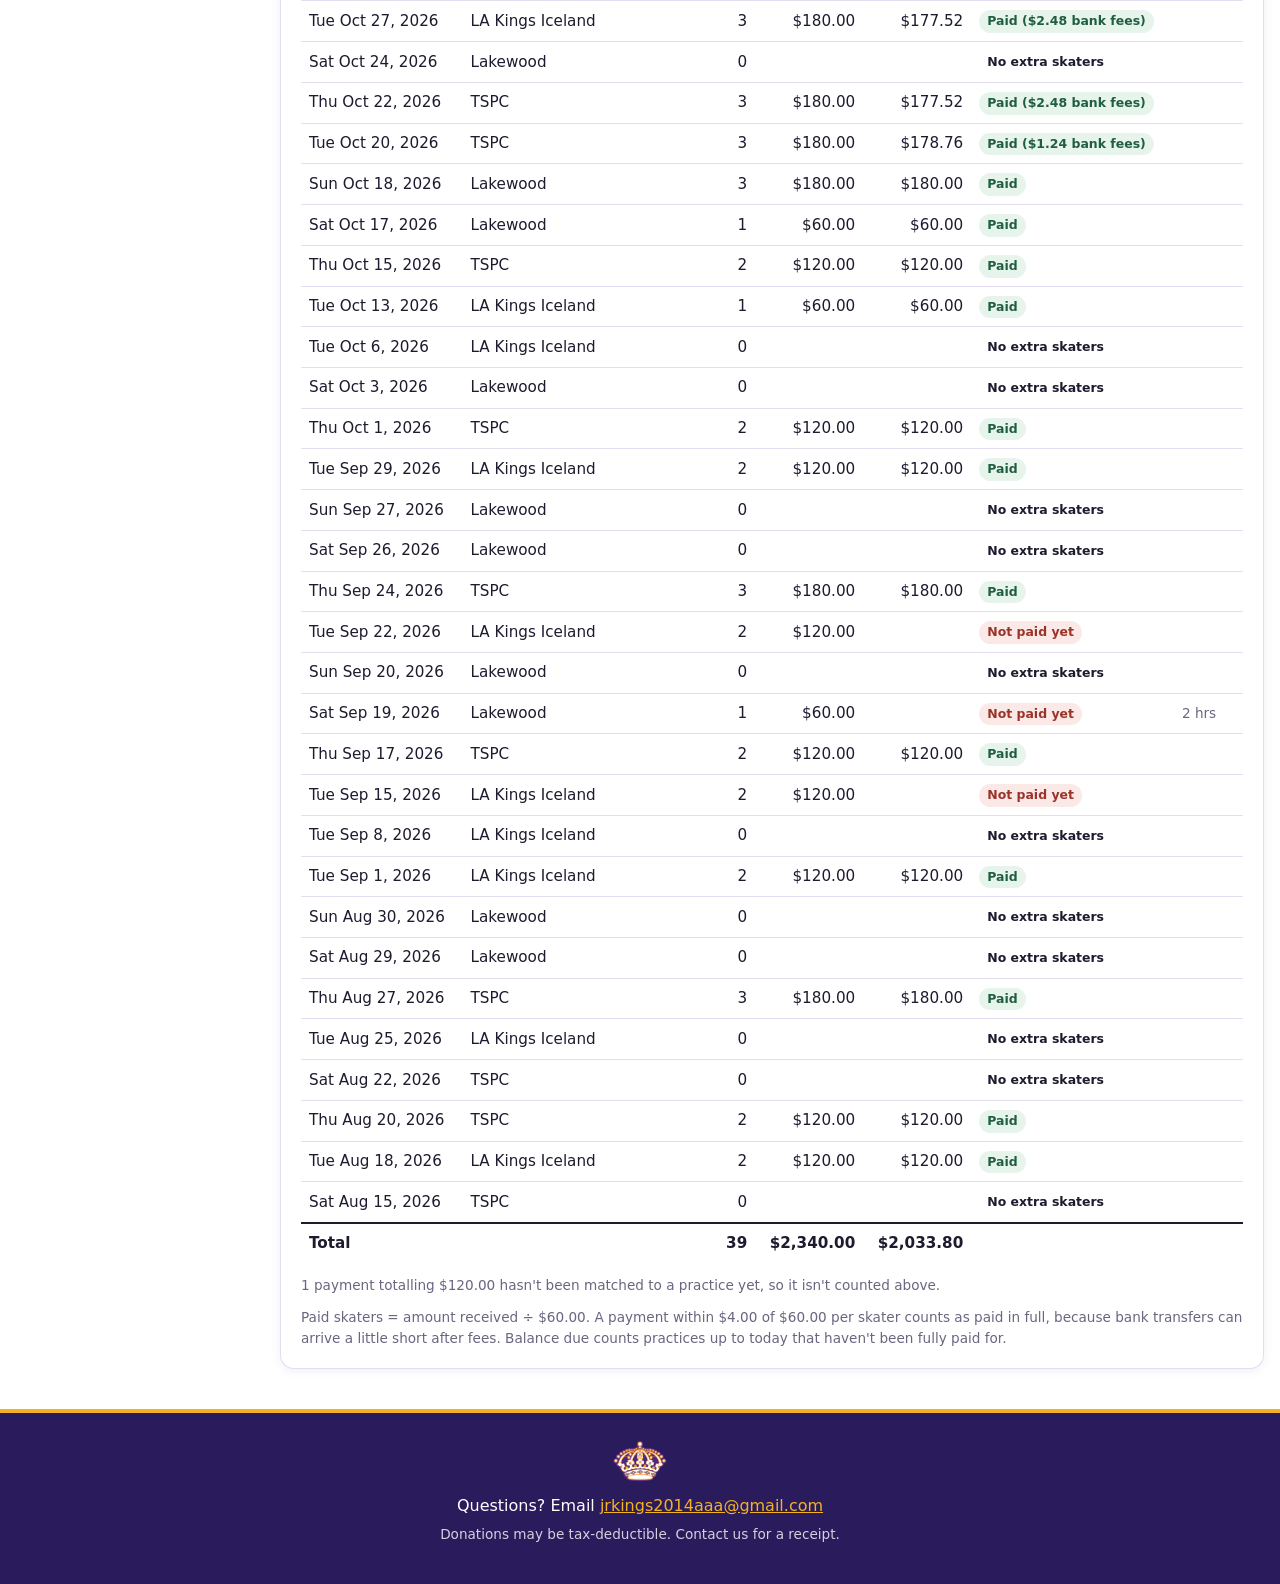
==== commit 2a9bb4cb: "Updated financial report November 25, 2026" ====
--- a/extraskaters/index.html
+++ b/extraskaters/index.html
@@ -3,7 +3,7 @@
 <head>
   <meta charset="utf-8">
   <meta name="viewport" content="width=device-width, initial-scale=1">
-  <!-- Exported from the Jr Kings 2014 AAA finances app on Nov 25, 2026 6:19 PM.
+  <!-- Exported from the Jr Kings 2014 AAA finances app on Nov 25, 2026 8:17 PM.
        Don't edit this file: use "Export HTML" in the finances app again to update it. -->
   
   <base href="../">
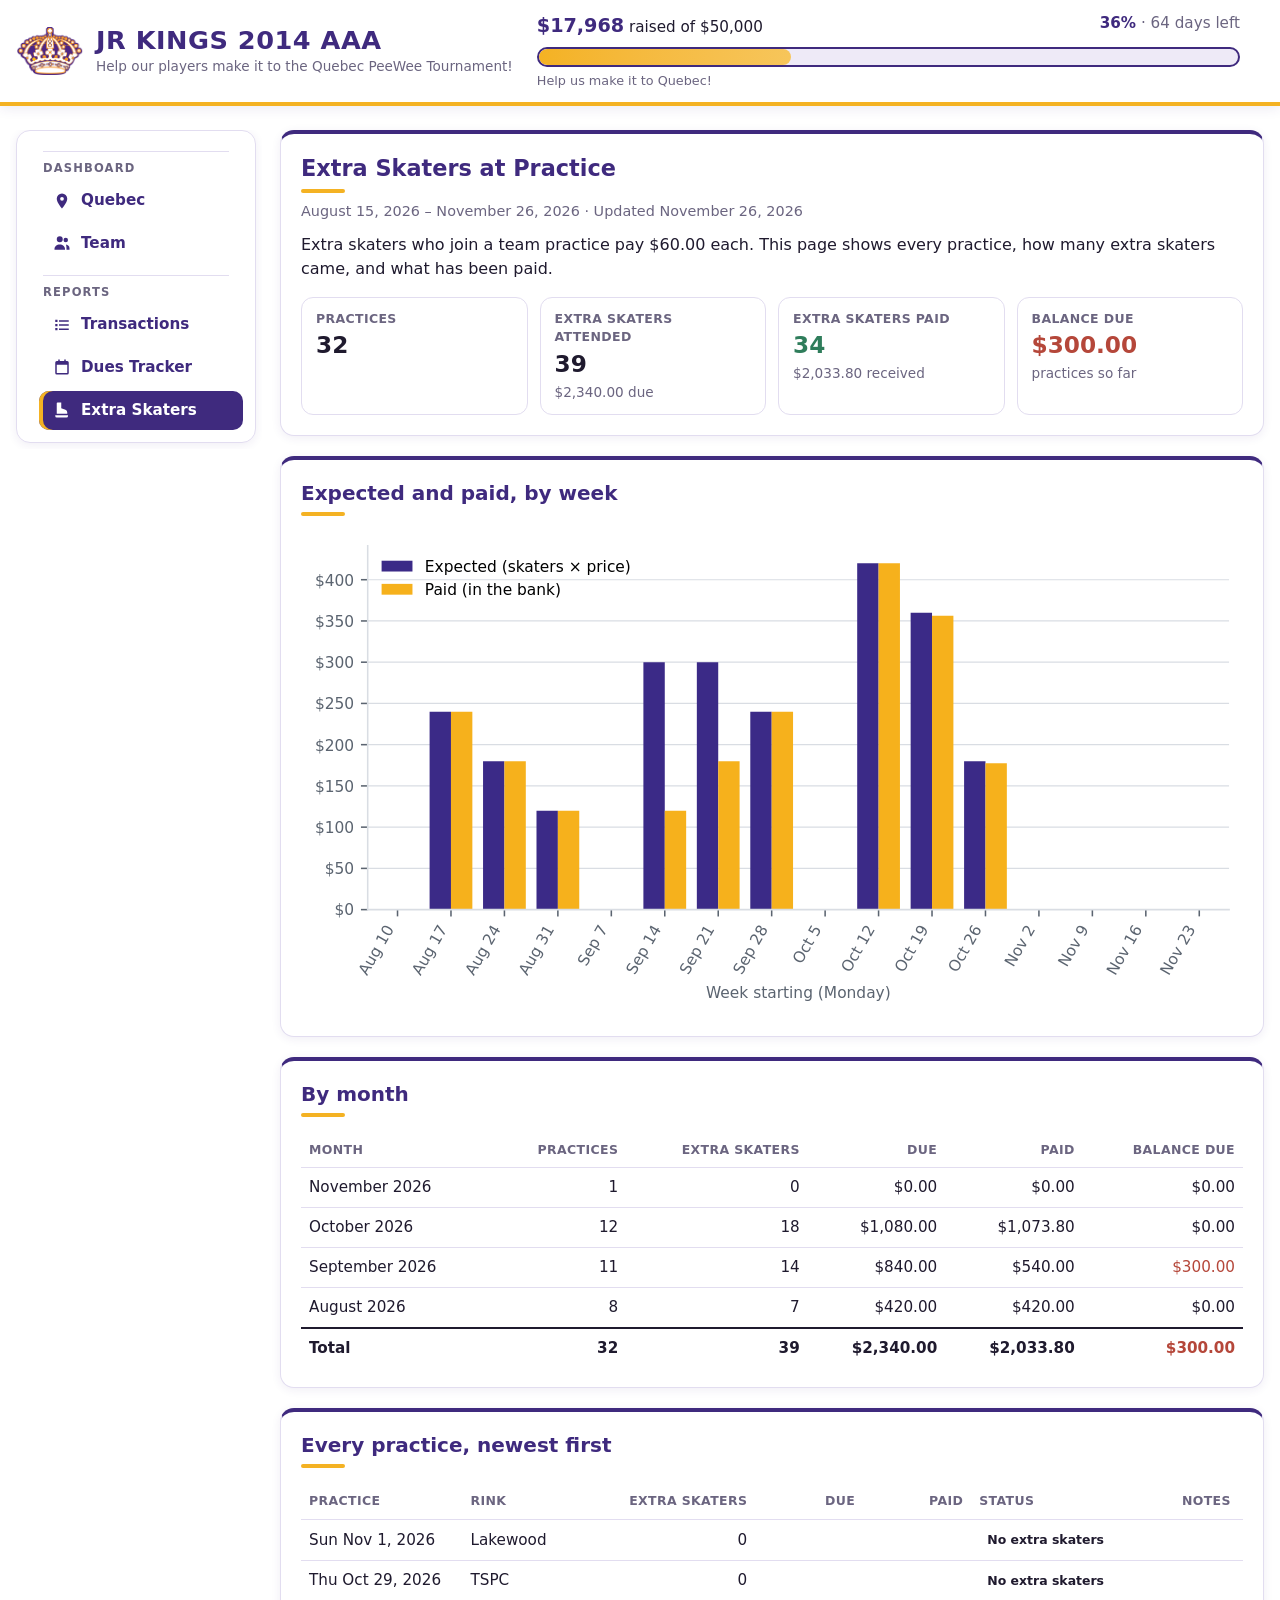
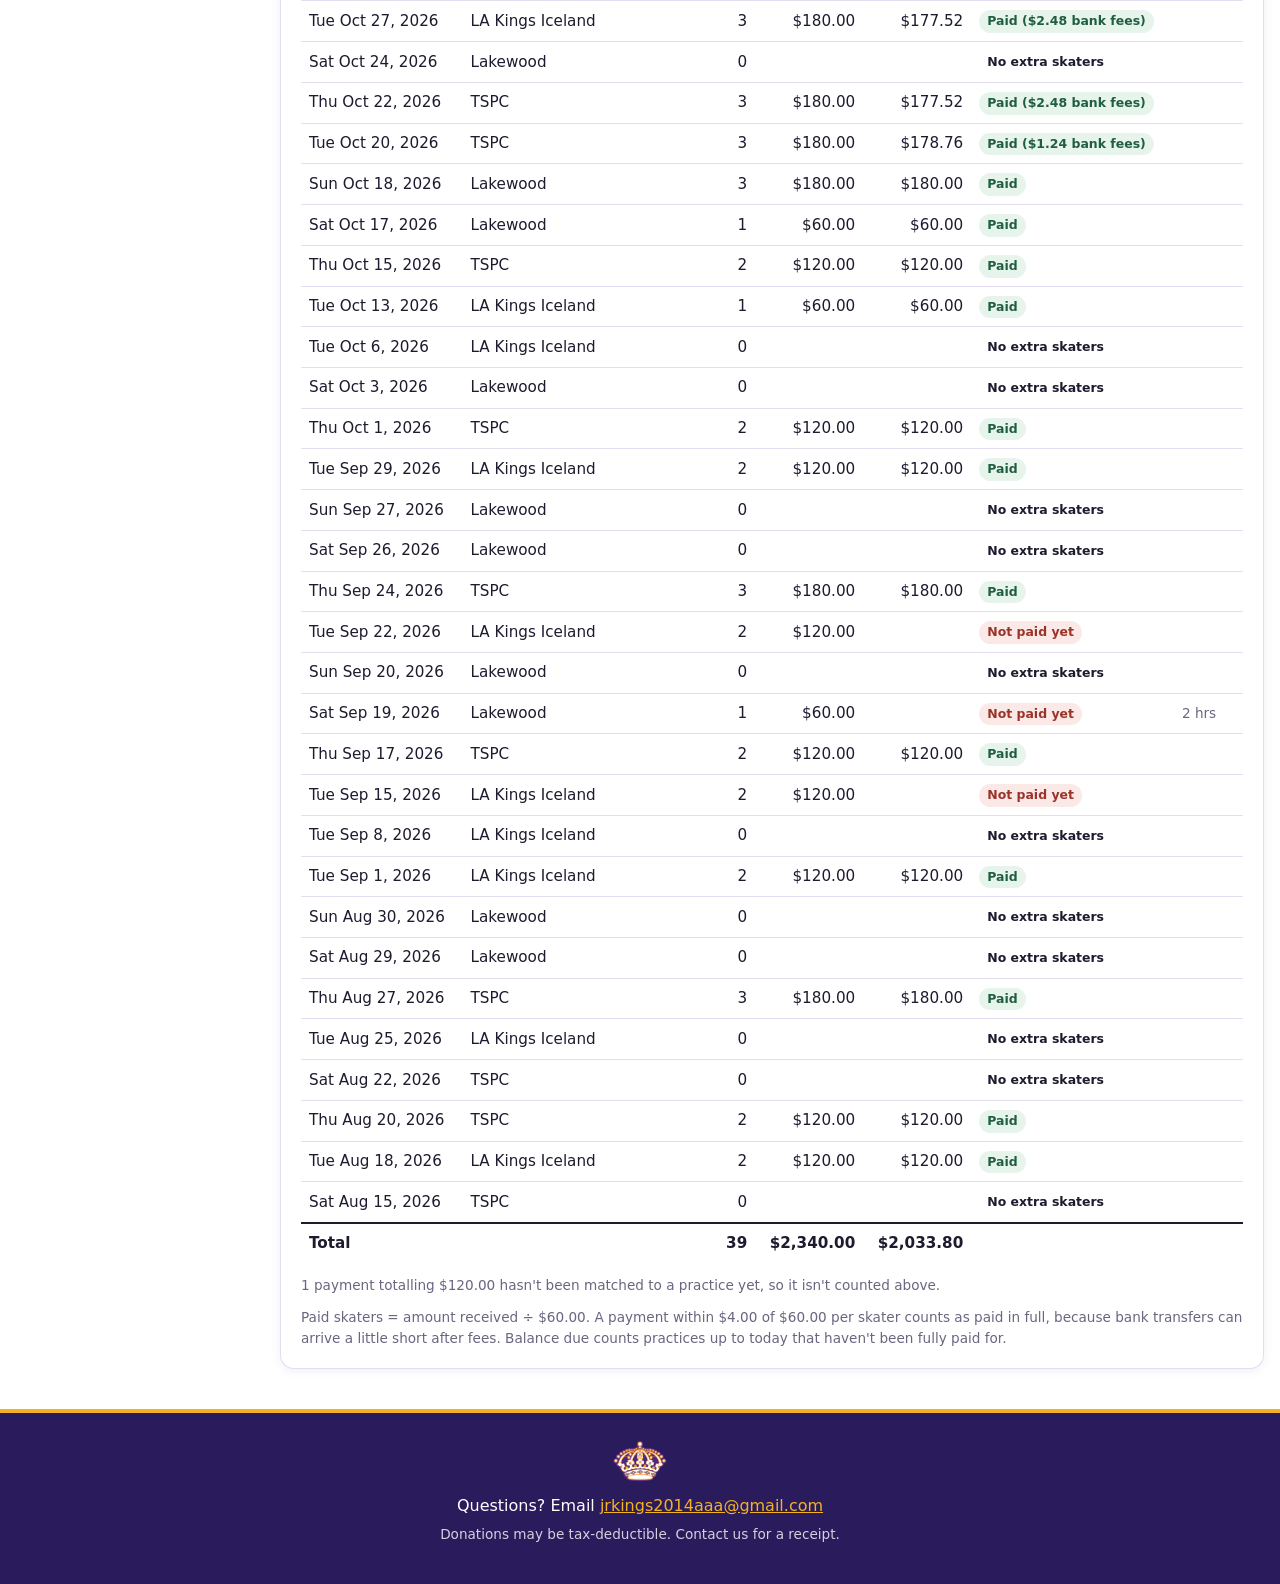
==== commit e059e111: "Updated financial report November 26, 2026" ====
--- a/extraskaters/index.html
+++ b/extraskaters/index.html
@@ -3,7 +3,7 @@
 <head>
   <meta charset="utf-8">
   <meta name="viewport" content="width=device-width, initial-scale=1">
-  <!-- Exported from the Jr Kings 2014 AAA finances app on Nov 25, 2026 8:17 PM.
+  <!-- Exported from the Jr Kings 2014 AAA finances app on Nov 26, 2026 7:40 PM.
        Don't edit this file: use "Export HTML" in the finances app again to update it. -->
   
   <base href="../">
@@ -139,7 +139,7 @@
 
 <section class="card" aria-labelledby="rpt-title">
   <h1 id="rpt-title">Extra Skaters at Practice</h1>
-  <p class="rpt-meta">August 15, 2026 – November 25, 2026 · Updated November 25, 2026</p>
+  <p class="rpt-meta">August 15, 2026 – November 26, 2026 · Updated November 26, 2026</p>
   <p class="rpt-intro">Extra skaters who join a team practice pay $60.00 each.
     This page shows every practice, how many extra skaters came, and what has been paid.</p>
   <div class="rpt-stats">
